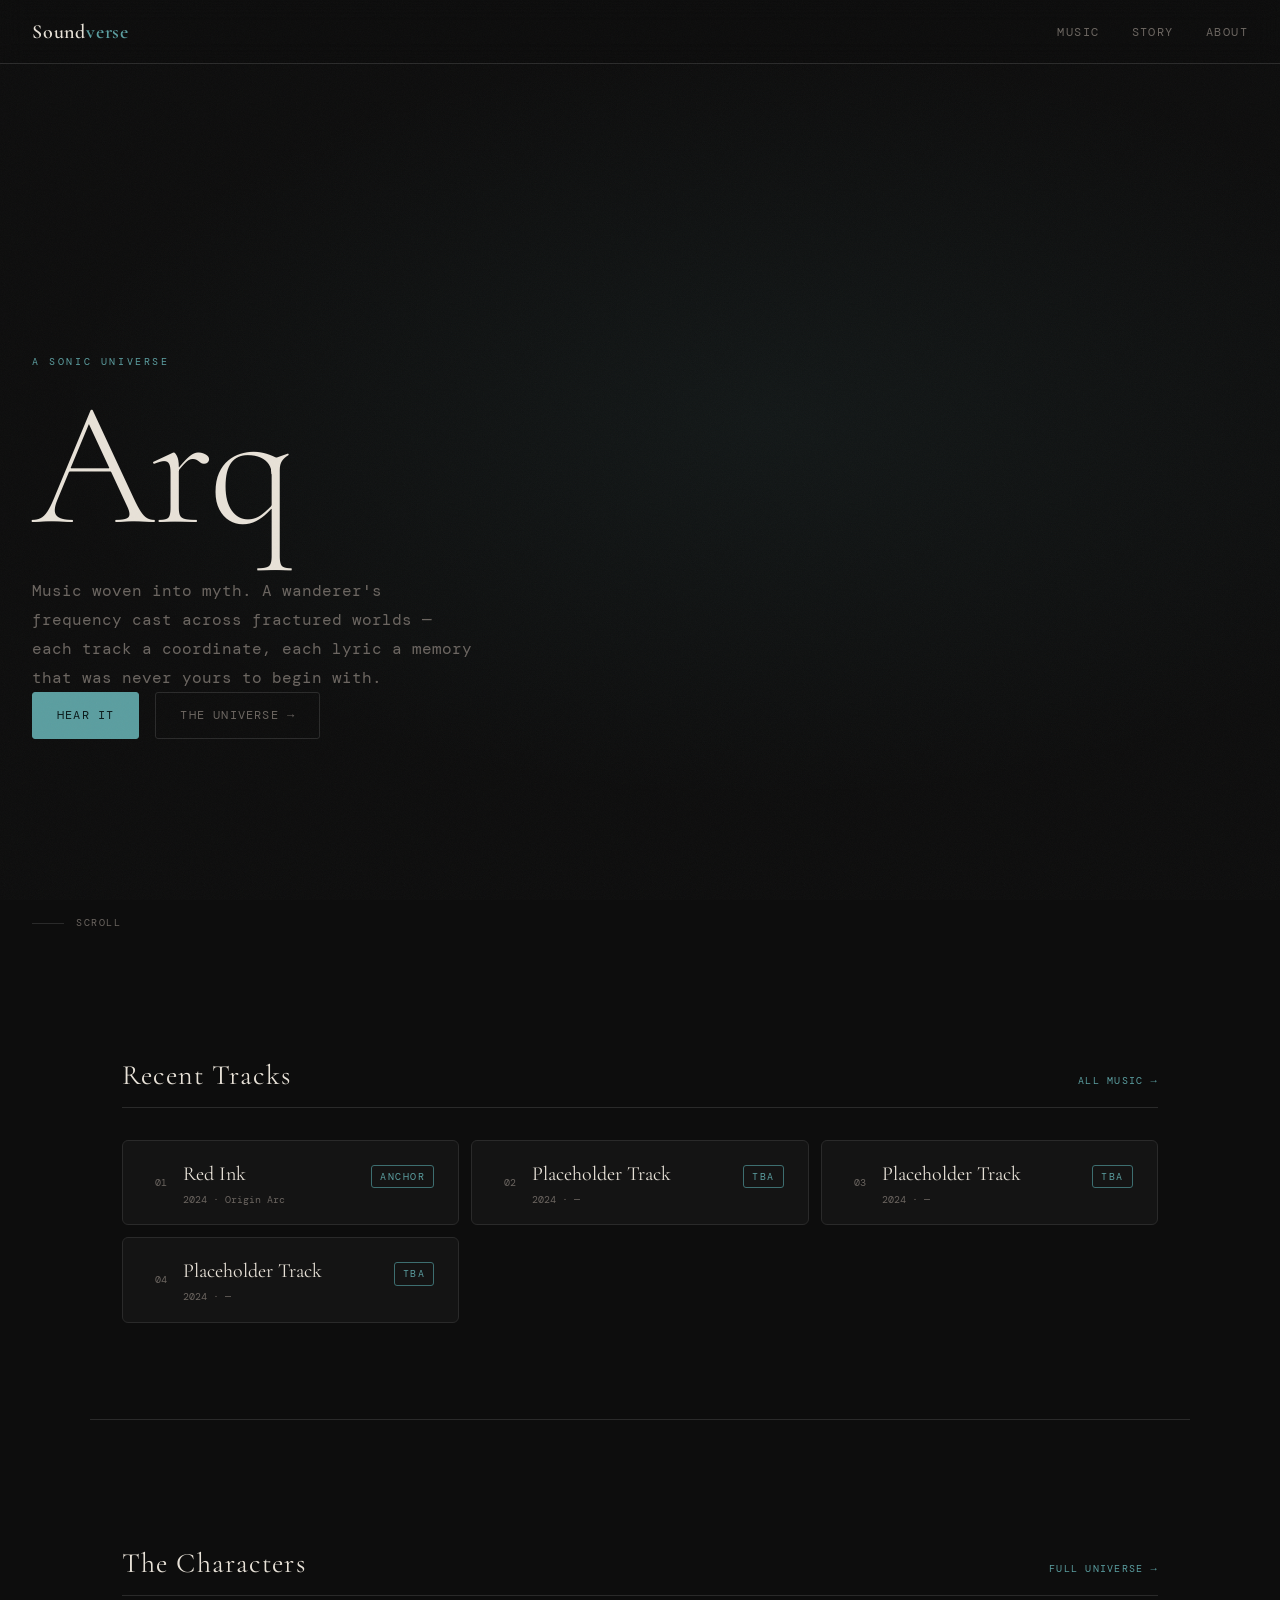
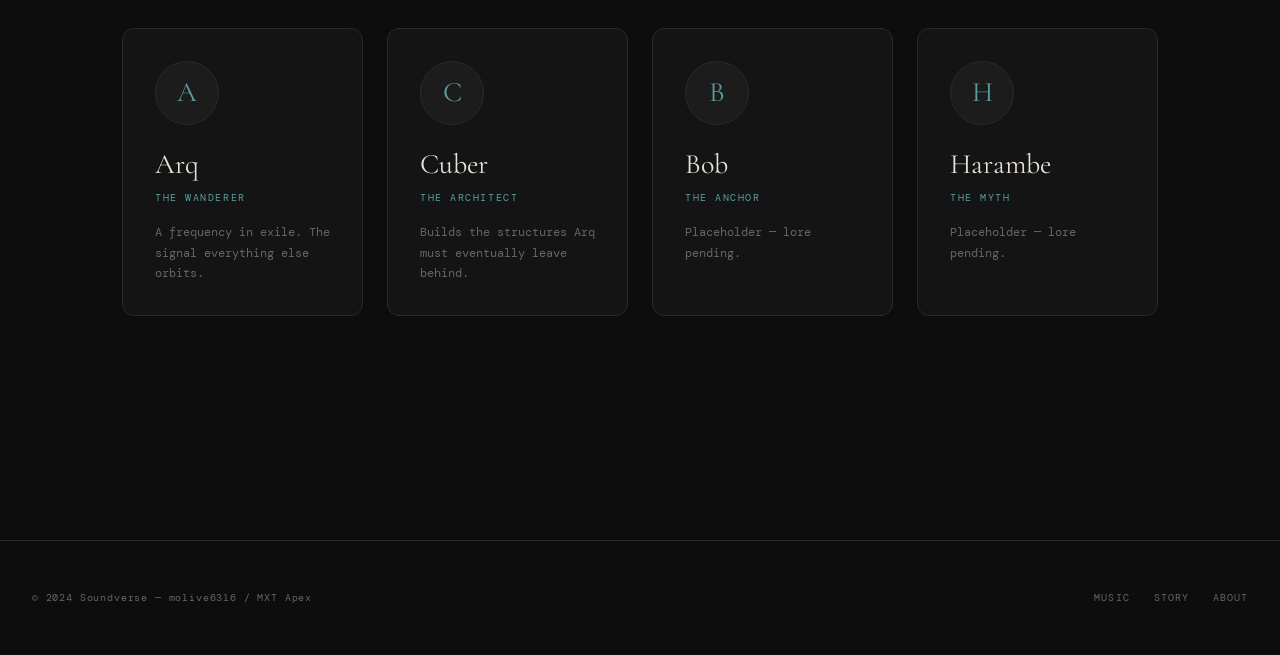
==== index.html @ 8810536d "init" ====
<!DOCTYPE html>
<html lang="en">
<head>
  <meta charset="UTF-8" />
  <meta name="viewport" content="width=device-width, initial-scale=1.0" />
  <title>Soundverse</title>
  <link rel="stylesheet" href="assets/css/base.css" />
  <style>
    /* ── Hero ── */
    .hero {
      min-height: 100svh;
      display: flex;
      flex-direction: column;
      justify-content: center;
      padding: var(--sp-32) var(--sp-8) var(--sp-16);
      position: relative;
      overflow: hidden;
    }
    .hero::before {
      content: '';
      position: absolute;
      inset: 0;
      background: radial-gradient(ellipse 80% 60% at 60% 40%, rgba(91,158,160,0.07) 0%, transparent 70%);
      pointer-events: none;
    }
    .hero__label {
      font-size: var(--fs-xs);
      letter-spacing: 0.25em;
      text-transform: uppercase;
      color: var(--clr-accent);
      margin-bottom: var(--sp-4);
    }
    .hero__title {
      font-family: var(--ff-display);
      font-size: var(--fs-hero);
      font-weight: 300;
      color: var(--clr-white);
      line-height: 0.9;
      letter-spacing: -0.02em;
      margin-bottom: var(--sp-8);
    }
    .hero__title em {
      font-style: italic;
      color: var(--clr-accent);
    }
    .hero__tagline {
      font-size: var(--fs-md);
      color: var(--clr-muted);
      max-width: 44ch;
      line-height: 1.8;
      margin-bottom: var(--sp-10);
    }
    .hero__ctas {
      display: flex;
      gap: var(--sp-4);
      flex-wrap: wrap;
    }
    .hero__scroll {
      position: absolute;
      bottom: var(--sp-8);
      left: var(--sp-8);
      font-size: var(--fs-xs);
      letter-spacing: 0.15em;
      text-transform: uppercase;
      color: var(--clr-muted);
      display: flex;
      align-items: center;
      gap: var(--sp-3);
    }
    .hero__scroll::before {
      content: '';
      display: block;
      width: 32px;
      height: 1px;
      background: var(--clr-border);
    }

    /* ── Preview sections ── */
    .preview-section { padding: var(--sp-24) var(--sp-8); max-width: 1100px; margin: 0 auto; }
    .preview-header {
      display: flex;
      align-items: baseline;
      justify-content: space-between;
      margin-bottom: var(--sp-8);
      border-bottom: 1px solid var(--clr-border);
      padding-bottom: var(--sp-4);
    }
    .preview-header h2 {
      font-size: var(--fs-xl);
      font-weight: 400;
      letter-spacing: 0.04em;
    }
    .preview-header a {
      font-size: var(--fs-xs);
      letter-spacing: 0.12em;
      text-transform: uppercase;
      color: var(--clr-accent);
      transition: opacity var(--transition);
    }
    .preview-header a:hover { opacity: 0.7; }

    /* small music card */
    .music-mini {
      padding: var(--sp-4) var(--sp-6);
      background: var(--clr-surface);
      border: 1px solid var(--clr-border);
      border-radius: var(--radius);
      display: flex;
      align-items: center;
      gap: var(--sp-4);
      cursor: pointer;
      transition: border-color var(--transition), transform var(--transition);
      text-decoration: none;
    }
    .music-mini:hover { border-color: var(--clr-accent-dim); transform: translateX(3px); }
    .music-mini__num {
      font-size: var(--fs-xs);
      color: var(--clr-muted);
      width: 20px;
      text-align: right;
      flex-shrink: 0;
    }
    .music-mini__info { flex: 1; min-width: 0; }
    .music-mini__title {
      font-family: var(--ff-display);
      font-size: var(--fs-lg);
      color: var(--clr-white);
      white-space: nowrap;
      overflow: hidden;
      text-overflow: ellipsis;
    }
    .music-mini__meta { font-size: var(--fs-xs); color: var(--clr-muted); }
    .music-mini__tag { margin-left: auto; }
  </style>
</head>
<body>
  <nav class="nav">
    <a class="nav__logo" href="/soundverse/">Sound<span>verse</span></a>
    <ul class="nav__links">
      <li><a href="/soundverse/music/">Music</a></li>
      <li><a href="/soundverse/story/">Story</a></li>
      <li><a href="/soundverse/about/">About</a></li>
    </ul>
  </nav>

  <main class="page">
    <!-- Hero -->
    <section class="hero">
      <p class="hero__label fade-up">A sonic universe</p>
      <h1 class="hero__title fade-up fade-up--d1">Arq</h1>
      <p class="hero__tagline fade-up fade-up--d2">
        Music woven into myth. A wanderer's frequency cast across fractured worlds —
        each track a coordinate, each lyric a memory that was never yours to begin with.
      </p>
      <div class="hero__ctas fade-up fade-up--d3">
        <a class="btn btn--primary" href="/soundverse/music/">Hear It</a>
        <a class="btn btn--ghost" href="/soundverse/story/">The Universe →</a>
      </div>
      <div class="hero__scroll">Scroll</div>
    </section>

    <!-- Music preview -->
    <div class="preview-section">
      <div class="preview-header">
        <h2>Recent Tracks</h2>
        <a href="/soundverse/music/">All Music →</a>
      </div>
      <div class="grid grid--2" style="gap: var(--sp-3);">
        <a class="music-mini fade-up" href="/soundverse/music/red-ink/">
          <span class="music-mini__num">01</span>
          <div class="music-mini__info">
            <div class="music-mini__title">Red Ink</div>
            <div class="music-mini__meta">2024 · Origin Arc</div>
          </div>
          <span class="card__tag music-mini__tag">Anchor</span>
        </a>
        <a class="music-mini fade-up fade-up--d1" href="/soundverse/music/">
          <span class="music-mini__num">02</span>
          <div class="music-mini__info">
            <div class="music-mini__title">Placeholder Track</div>
            <div class="music-mini__meta">2024 · —</div>
          </div>
          <span class="card__tag music-mini__tag">TBA</span>
        </a>
        <a class="music-mini fade-up fade-up--d2" href="/soundverse/music/">
          <span class="music-mini__num">03</span>
          <div class="music-mini__info">
            <div class="music-mini__title">Placeholder Track</div>
            <div class="music-mini__meta">2024 · —</div>
          </div>
          <span class="card__tag music-mini__tag">TBA</span>
        </a>
        <a class="music-mini fade-up fade-up--d3" href="/soundverse/music/">
          <span class="music-mini__num">04</span>
          <div class="music-mini__info">
            <div class="music-mini__title">Placeholder Track</div>
            <div class="music-mini__meta">2024 · —</div>
          </div>
          <span class="card__tag music-mini__tag">TBA</span>
        </a>
      </div>
    </div>

    <hr class="divider" style="max-width:1100px; margin: 0 auto var(--sp-8);" />

    <!-- Character preview -->
    <div class="preview-section">
      <div class="preview-header">
        <h2>The Characters</h2>
        <a href="/soundverse/story/">Full Universe →</a>
      </div>
      <div class="grid grid--4">
        <a class="char-card fade-up" href="/soundverse/story/arq/">
          <div class="char-card__avatar">A</div>
          <div>
            <div class="char-card__name">Arq</div>
            <div class="char-card__role">The Wanderer</div>
          </div>
          <p class="char-card__desc">A frequency in exile. The signal everything else orbits.</p>
        </a>
        <a class="char-card fade-up fade-up--d1" href="/soundverse/story/cuber/">
          <div class="char-card__avatar">C</div>
          <div>
            <div class="char-card__name">Cuber</div>
            <div class="char-card__role">The Architect</div>
          </div>
          <p class="char-card__desc">Builds the structures Arq must eventually leave behind.</p>
        </a>
        <a class="char-card fade-up fade-up--d2" href="/soundverse/story/">
          <div class="char-card__avatar">B</div>
          <div>
            <div class="char-card__name">Bob</div>
            <div class="char-card__role">The Anchor</div>
          </div>
          <p class="char-card__desc">Placeholder — lore pending.</p>
        </a>
        <a class="char-card fade-up fade-up--d3" href="/soundverse/story/">
          <div class="char-card__avatar">H</div>
          <div>
            <div class="char-card__name">Harambe</div>
            <div class="char-card__role">The Myth</div>
          </div>
          <p class="char-card__desc">Placeholder — lore pending.</p>
        </a>
      </div>
    </div>
  </main>

  <footer class="footer">
    <span class="footer__copy">© 2024 Soundverse — molive6316 / MXT Apex</span>
    <nav class="footer__links">
      <a href="/soundverse/music/">Music</a>
      <a href="/soundverse/story/">Story</a>
      <a href="/soundverse/about/">About</a>
    </nav>
  </footer>
</body>
</html>
---- assets/css/base.css ----
/* ───────────────────────────────────────────
   Soundverse — Base Stylesheet
   ─────────────────────────────────────────── */

@import url('https://fonts.googleapis.com/css2?family=Cormorant+Garamond:ital,wght@0,300;0,400;0,600;0,700;1,300;1,400&family=DM+Mono:wght@300;400;500&display=swap');

/* ── Tokens ── */
:root {
  --clr-bg:        #0d0d0d;
  --clr-surface:   #141414;
  --clr-surface2:  #1c1c1c;
  --clr-border:    #2a2a2a;
  --clr-text:      #c8c2b8;
  --clr-muted:     #6b6560;
  --clr-accent:    #5b9ea0;
  --clr-accent-dim:#3d6e70;
  --clr-white:     #e8e2d8;

  --ff-display: 'Cormorant Garamond', Georgia, serif;
  --ff-body:    'DM Mono', 'Courier New', monospace;

  --fs-xs:   0.65rem;
  --fs-sm:   0.75rem;
  --fs-base: 0.875rem;
  --fs-md:   1rem;
  --fs-lg:   1.25rem;
  --fs-xl:   1.75rem;
  --fs-2xl:  2.5rem;
  --fs-3xl:  3.5rem;
  --fs-hero: clamp(5rem, 15vw, 11rem);

  --sp-1: 0.25rem;
  --sp-2: 0.5rem;
  --sp-3: 0.75rem;
  --sp-4: 1rem;
  --sp-6: 1.5rem;
  --sp-8: 2rem;
  --sp-12: 3rem;
  --sp-16: 4rem;
  --sp-24: 6rem;
  --sp-32: 8rem;

  --radius-sm: 3px;
  --radius:    6px;
  --radius-lg: 12px;

  --transition: 220ms ease;
  --nav-h: 64px;
}

/* ── Reset ── */
*, *::before, *::after { box-sizing: border-box; margin: 0; padding: 0; }
html { scroll-behavior: smooth; }
body {
  background: var(--clr-bg);
  color: var(--clr-text);
  font-family: var(--ff-body);
  font-size: var(--fs-base);
  line-height: 1.7;
  min-height: 100vh;
  overflow-x: hidden;
}
img, video { display: block; max-width: 100%; }
a { color: inherit; text-decoration: none; }
ul { list-style: none; }

/* ── Grain overlay ── */
body::after {
  content: '';
  position: fixed;
  inset: 0;
  pointer-events: none;
  z-index: 9999;
  opacity: 0.035;
  background-image: url("data:image/svg+xml,%3Csvg viewBox='0 0 256 256' xmlns='http://www.w3.org/2000/svg'%3E%3Cfilter id='noise'%3E%3CfeTurbulence type='fractalNoise' baseFrequency='0.9' numOctaves='4' stitchTiles='stitch'/%3E%3C/filter%3E%3Crect width='100%25' height='100%25' filter='url(%23noise)'/%3E%3C/svg%3E");
  background-size: 200px 200px;
}

/* ── Sticky Nav ── */
.nav {
  position: sticky;
  top: 0;
  z-index: 100;
  height: var(--nav-h);
  display: flex;
  align-items: center;
  justify-content: space-between;
  padding: 0 var(--sp-8);
  background: rgba(13, 13, 13, 0.92);
  backdrop-filter: blur(12px);
  -webkit-backdrop-filter: blur(12px);
  border-bottom: 1px solid var(--clr-border);
}
.nav__logo {
  font-family: var(--ff-display);
  font-size: var(--fs-lg);
  font-weight: 600;
  letter-spacing: 0.04em;
  color: var(--clr-white);
  transition: color var(--transition);
}
.nav__logo span { color: var(--clr-accent); }
.nav__logo:hover { color: var(--clr-accent); }

.nav__links {
  display: flex;
  gap: var(--sp-8);
  align-items: center;
}
.nav__links a {
  font-size: var(--fs-sm);
  letter-spacing: 0.12em;
  text-transform: uppercase;
  color: var(--clr-muted);
  transition: color var(--transition);
  position: relative;
}
.nav__links a::after {
  content: '';
  position: absolute;
  bottom: -3px;
  left: 0;
  width: 0;
  height: 1px;
  background: var(--clr-accent);
  transition: width var(--transition);
}
.nav__links a:hover,
.nav__links a[aria-current="page"] { color: var(--clr-white); }
.nav__links a:hover::after,
.nav__links a[aria-current="page"]::after { width: 100%; }

/* ── Page wrapper ── */
.page { padding-bottom: var(--sp-32); }

/* ── Sections ── */
.section { padding: var(--sp-24) var(--sp-8); max-width: 1100px; margin: 0 auto; }
.section--wide { max-width: 1400px; }
.section--full { max-width: none; padding-left: 0; padding-right: 0; }

/* ── Typography ── */
h1, h2, h3, h4 {
  font-family: var(--ff-display);
  font-weight: 600;
  line-height: 1.1;
  color: var(--clr-white);
}
h1 { font-size: var(--fs-3xl); }
h2 { font-size: var(--fs-2xl); }
h3 { font-size: var(--fs-xl); }
h4 { font-size: var(--fs-lg); }

.eyebrow {
  font-size: var(--fs-xs);
  letter-spacing: 0.2em;
  text-transform: uppercase;
  color: var(--clr-accent);
  margin-bottom: var(--sp-3);
}
.lead {
  font-size: var(--fs-md);
  color: var(--clr-text);
  max-width: 58ch;
  line-height: 1.8;
}
.muted { color: var(--clr-muted); }

/* ── Buttons ── */
.btn {
  display: inline-flex;
  align-items: center;
  gap: var(--sp-2);
  padding: var(--sp-3) var(--sp-6);
  font-family: var(--ff-body);
  font-size: var(--fs-sm);
  letter-spacing: 0.1em;
  text-transform: uppercase;
  border-radius: var(--radius-sm);
  cursor: pointer;
  transition: background var(--transition), color var(--transition), border-color var(--transition);
  border: 1px solid transparent;
}
.btn--primary {
  background: var(--clr-accent);
  color: #0a1a1a;
  border-color: var(--clr-accent);
}
.btn--primary:hover {
  background: transparent;
  color: var(--clr-accent);
}
.btn--ghost {
  background: transparent;
  color: var(--clr-muted);
  border-color: var(--clr-border);
}
.btn--ghost:hover {
  border-color: var(--clr-accent);
  color: var(--clr-accent);
}

/* ── Cards ── */
.card {
  background: var(--clr-surface);
  border: 1px solid var(--clr-border);
  border-radius: var(--radius);
  overflow: hidden;
  transition: border-color var(--transition), transform var(--transition);
}
.card:hover {
  border-color: var(--clr-accent-dim);
  transform: translateY(-2px);
}
.card__body { padding: var(--sp-6); }
.card__tag {
  display: inline-block;
  font-size: var(--fs-xs);
  letter-spacing: 0.15em;
  text-transform: uppercase;
  color: var(--clr-accent);
  border: 1px solid var(--clr-accent-dim);
  border-radius: var(--radius-sm);
  padding: 2px var(--sp-2);
  margin-bottom: var(--sp-3);
}
.card__title {
  font-family: var(--ff-display);
  font-size: var(--fs-xl);
  color: var(--clr-white);
  margin-bottom: var(--sp-2);
}
.card__meta {
  font-size: var(--fs-xs);
  color: var(--clr-muted);
  letter-spacing: 0.08em;
}

/* ── Grid ── */
.grid { display: grid; gap: var(--sp-6); }
.grid--2 { grid-template-columns: repeat(auto-fill, minmax(280px, 1fr)); }
.grid--3 { grid-template-columns: repeat(auto-fill, minmax(240px, 1fr)); }
.grid--4 { grid-template-columns: repeat(auto-fill, minmax(200px, 1fr)); }

/* ── Divider ── */
.divider {
  border: none;
  border-top: 1px solid var(--clr-border);
  margin: var(--sp-16) 0;
}

/* ── Fade-up animation ── */
@keyframes fadeUp {
  from { opacity: 0; transform: translateY(24px); }
  to   { opacity: 1; transform: translateY(0); }
}
.fade-up {
  animation: fadeUp 0.75s cubic-bezier(0.22, 1, 0.36, 1) both;
}
.fade-up--d1 { animation-delay: 0.1s; }
.fade-up--d2 { animation-delay: 0.22s; }
.fade-up--d3 { animation-delay: 0.36s; }
.fade-up--d4 { animation-delay: 0.50s; }
.fade-up--d5 { animation-delay: 0.66s; }

/* ── Embed placeholder ── */
.embed-placeholder {
  aspect-ratio: 16/3;
  background: var(--clr-surface2);
  border: 1px solid var(--clr-border);
  border-radius: var(--radius);
  display: flex;
  align-items: center;
  justify-content: center;
  color: var(--clr-muted);
  font-size: var(--fs-sm);
  letter-spacing: 0.1em;
}

/* ── Lore block ── */
.lore-block {
  border-left: 2px solid var(--clr-accent-dim);
  padding: var(--sp-6) var(--sp-8);
  background: var(--clr-surface);
  border-radius: 0 var(--radius) var(--radius) 0;
  margin: var(--sp-8) 0;
}
.lore-block p { color: var(--clr-text); font-size: var(--fs-md); line-height: 1.9; }

/* ── Character card ── */
.char-card {
  display: flex;
  flex-direction: column;
  gap: var(--sp-4);
  padding: var(--sp-8);
  background: var(--clr-surface);
  border: 1px solid var(--clr-border);
  border-radius: var(--radius-lg);
  transition: border-color var(--transition), transform var(--transition);
}
.char-card:hover { border-color: var(--clr-accent-dim); transform: translateY(-3px); }
.char-card__avatar {
  width: 64px;
  height: 64px;
  border-radius: 50%;
  background: var(--clr-surface2);
  border: 1px solid var(--clr-border);
  display: flex;
  align-items: center;
  justify-content: center;
  font-family: var(--ff-display);
  font-size: var(--fs-xl);
  color: var(--clr-accent);
}
.char-card__name {
  font-family: var(--ff-display);
  font-size: var(--fs-xl);
  color: var(--clr-white);
}
.char-card__role {
  font-size: var(--fs-xs);
  letter-spacing: 0.15em;
  text-transform: uppercase;
  color: var(--clr-accent);
}
.char-card__desc { font-size: var(--fs-sm); color: var(--clr-muted); line-height: 1.7; }

/* ── Footer ── */
.footer {
  border-top: 1px solid var(--clr-border);
  padding: var(--sp-12) var(--sp-8);
  display: flex;
  align-items: center;
  justify-content: space-between;
  flex-wrap: wrap;
  gap: var(--sp-4);
}
.footer__copy {
  font-size: var(--fs-xs);
  color: var(--clr-muted);
  letter-spacing: 0.08em;
}
.footer__links {
  display: flex;
  gap: var(--sp-6);
}
.footer__links a {
  font-size: var(--fs-xs);
  letter-spacing: 0.1em;
  text-transform: uppercase;
  color: var(--clr-muted);
  transition: color var(--transition);
}
.footer__links a:hover { color: var(--clr-accent); }

/* ── Responsive ── */
@media (max-width: 640px) {
  .nav { padding: 0 var(--sp-4); }
  .nav__links { gap: var(--sp-4); }
  .section { padding: var(--sp-16) var(--sp-4); }
  .footer { padding: var(--sp-8) var(--sp-4); }
}
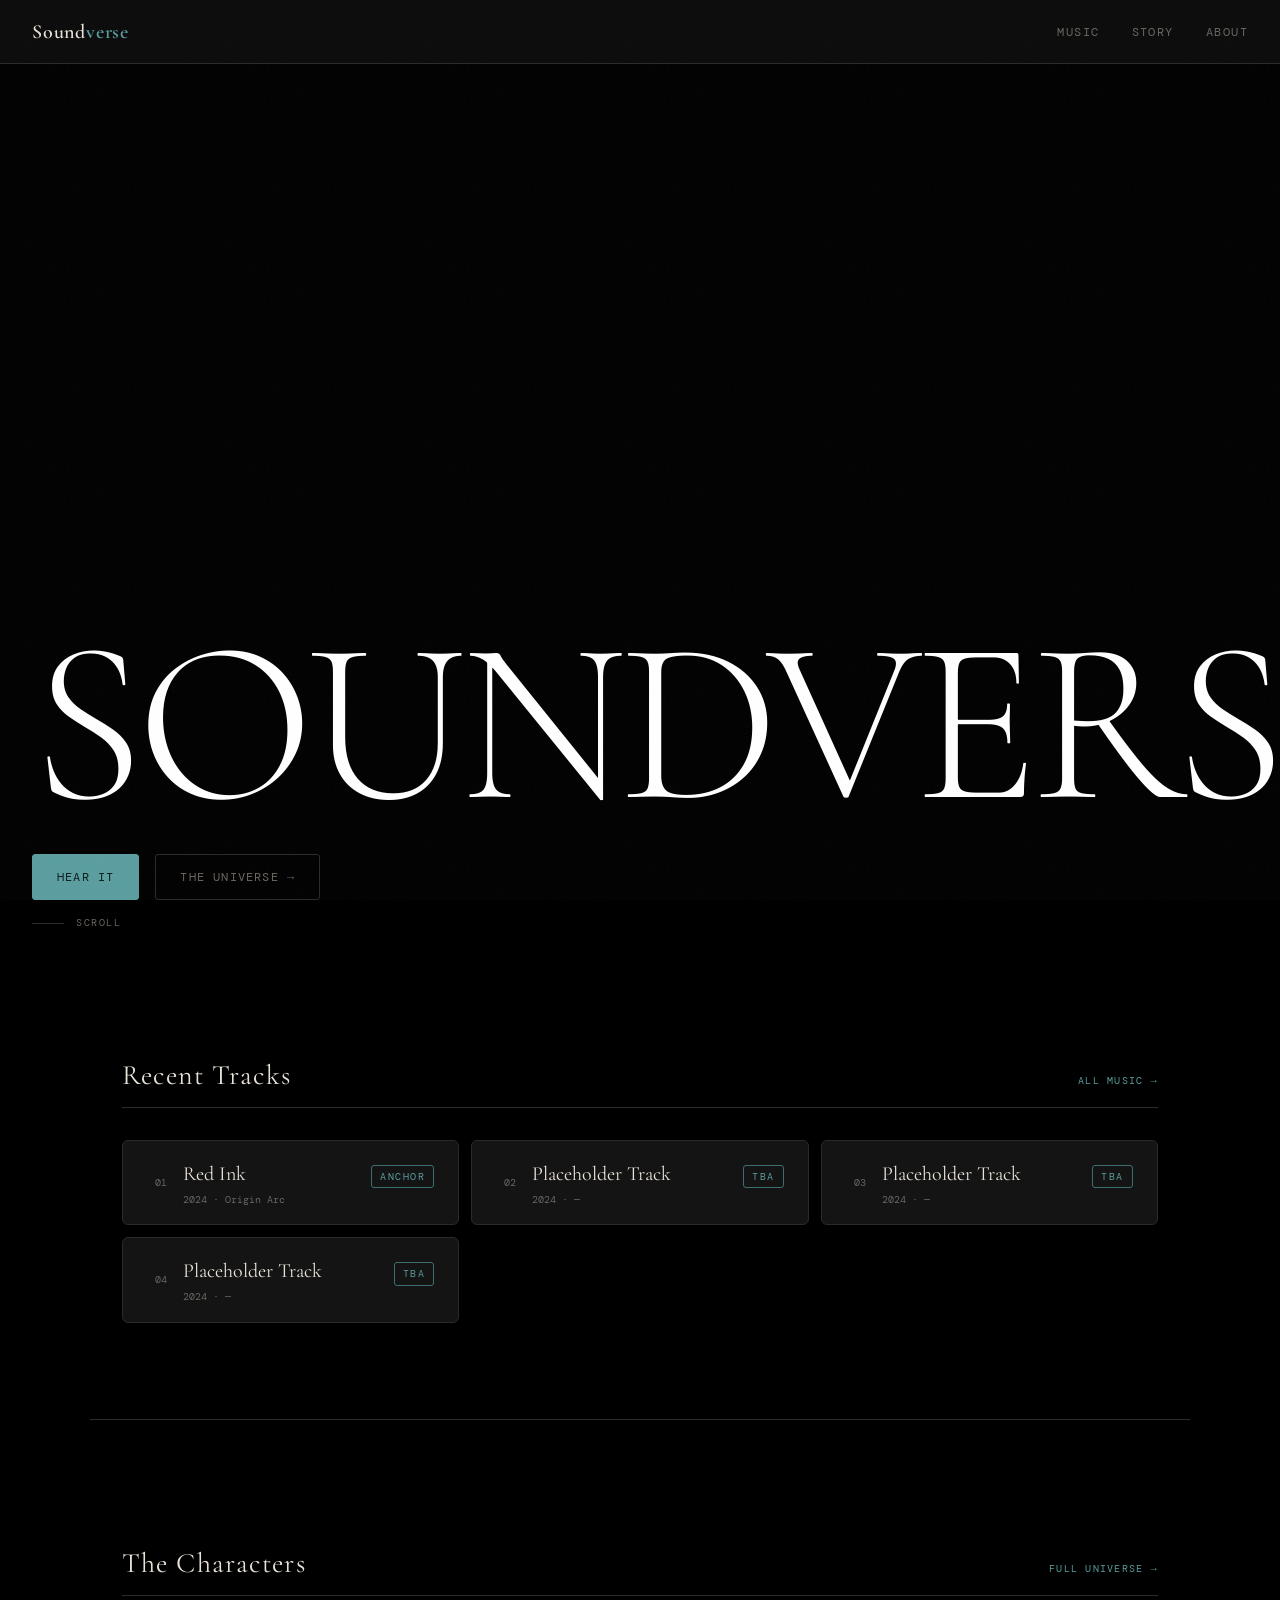
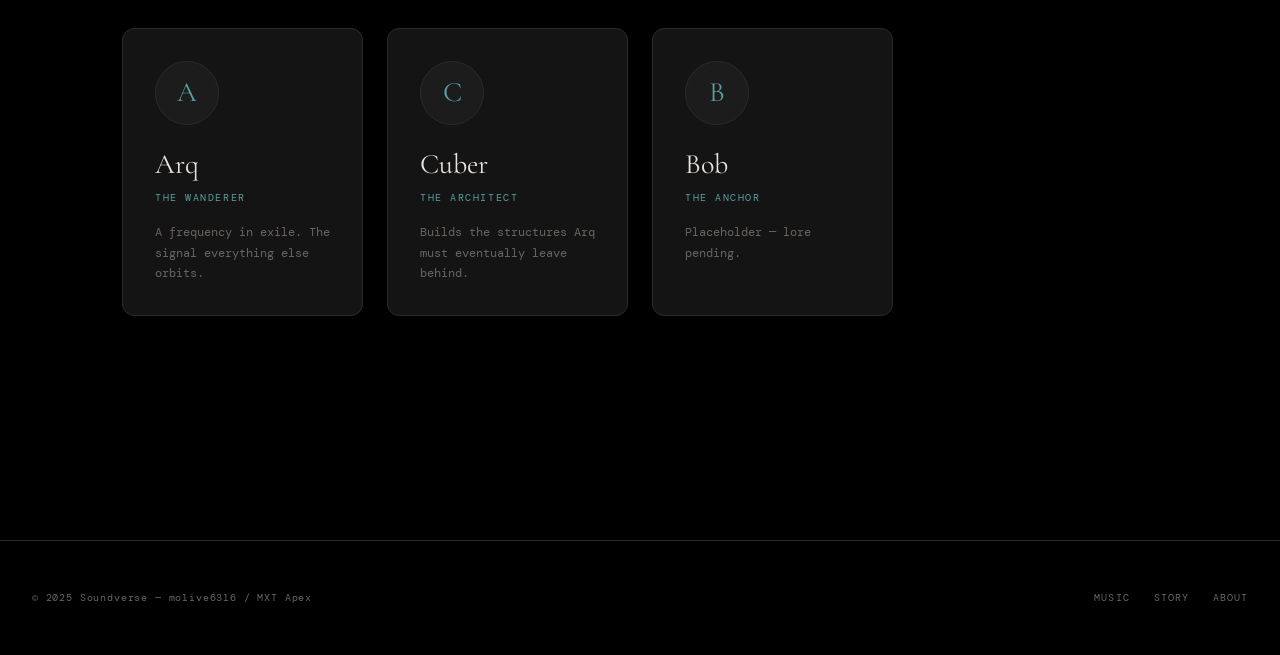
==== commit 1720fd26: "hdr" ====
--- a/index.html
+++ b/index.html
@@ -6,55 +6,55 @@
   <title>Soundverse</title>
   <link rel="stylesheet" href="assets/css/base.css" />
   <style>
+    body { background: #000; }
+
+    /* ── Arq image space (behind hero, fixed) ── */
+    .hero-img {
+      position: fixed;
+      top: 0; left: 0; right: 0;
+      height: 100svh;
+      z-index: 0;
+      background: #000; /* swap for img once you have the commission */
+      opacity: 0.35;
+    }
+
     /* ── Hero ── */
     .hero {
       min-height: 100svh;
       display: flex;
       flex-direction: column;
-      justify-content: center;
+      justify-content: flex-end;
       padding: var(--sp-32) var(--sp-8) var(--sp-16);
       position: relative;
-      overflow: hidden;
-    }
-    .hero::before {
-      content: '';
-      position: absolute;
-      inset: 0;
-      background: radial-gradient(ellipse 80% 60% at 60% 40%, rgba(91,158,160,0.07) 0%, transparent 70%);
-      pointer-events: none;
-    }
-    .hero__label {
-      font-size: var(--fs-xs);
-      letter-spacing: 0.25em;
-      text-transform: uppercase;
-      color: var(--clr-accent);
-      margin-bottom: var(--sp-4);
-    }
+      z-index: 1;
+    }
+
     .hero__title {
       font-family: var(--ff-display);
-      font-size: var(--fs-hero);
+      font-size: clamp(5rem, 18vw, 16rem);
       font-weight: 300;
-      color: var(--clr-white);
-      line-height: 0.9;
-      letter-spacing: -0.02em;
-      margin-bottom: var(--sp-8);
-    }
-    .hero__title em {
-      font-style: italic;
-      color: var(--clr-accent);
-    }
+      color: #fff;
+      line-height: 0.85;
+      letter-spacing: -0.03em;
+      will-change: transform;
+      /* parallax applied via JS */
+    }
+
     .hero__tagline {
       font-size: var(--fs-md);
       color: var(--clr-muted);
       max-width: 44ch;
       line-height: 1.8;
+      margin-top: var(--sp-8);
       margin-bottom: var(--sp-10);
     }
+
     .hero__ctas {
       display: flex;
       gap: var(--sp-4);
       flex-wrap: wrap;
     }
+
     .hero__scroll {
       position: absolute;
       bottom: var(--sp-8);
@@ -75,8 +75,8 @@
       background: var(--clr-border);
     }
 
-    /* ── Preview sections ── */
-    .preview-section { padding: var(--sp-24) var(--sp-8); max-width: 1100px; margin: 0 auto; }
+    /* rest of your existing styles below unchanged */
+    .preview-section { padding: var(--sp-24) var(--sp-8); max-width: 1100px; margin: 0 auto; position: relative; z-index: 1; background: #000; }
     .preview-header {
       display: flex;
       align-items: baseline;
@@ -85,76 +85,41 @@
       border-bottom: 1px solid var(--clr-border);
       padding-bottom: var(--sp-4);
     }
-    .preview-header h2 {
-      font-size: var(--fs-xl);
-      font-weight: 400;
-      letter-spacing: 0.04em;
-    }
-    .preview-header a {
-      font-size: var(--fs-xs);
-      letter-spacing: 0.12em;
-      text-transform: uppercase;
-      color: var(--clr-accent);
-      transition: opacity var(--transition);
-    }
+    .preview-header h2 { font-size: var(--fs-xl); font-weight: 400; letter-spacing: 0.04em; }
+    .preview-header a { font-size: var(--fs-xs); letter-spacing: 0.12em; text-transform: uppercase; color: var(--clr-accent); transition: opacity var(--transition); }
     .preview-header a:hover { opacity: 0.7; }
-
-    /* small music card */
-    .music-mini {
-      padding: var(--sp-4) var(--sp-6);
-      background: var(--clr-surface);
-      border: 1px solid var(--clr-border);
-      border-radius: var(--radius);
-      display: flex;
-      align-items: center;
-      gap: var(--sp-4);
-      cursor: pointer;
-      transition: border-color var(--transition), transform var(--transition);
-      text-decoration: none;
-    }
+    .music-mini { padding: var(--sp-4) var(--sp-6); background: var(--clr-surface); border: 1px solid var(--clr-border); border-radius: var(--radius); display: flex; align-items: center; gap: var(--sp-4); cursor: pointer; transition: border-color var(--transition), transform var(--transition); text-decoration: none; }
     .music-mini:hover { border-color: var(--clr-accent-dim); transform: translateX(3px); }
-    .music-mini__num {
-      font-size: var(--fs-xs);
-      color: var(--clr-muted);
-      width: 20px;
-      text-align: right;
-      flex-shrink: 0;
-    }
+    .music-mini__num { font-size: var(--fs-xs); color: var(--clr-muted); width: 20px; text-align: right; flex-shrink: 0; }
     .music-mini__info { flex: 1; min-width: 0; }
-    .music-mini__title {
-      font-family: var(--ff-display);
-      font-size: var(--fs-lg);
-      color: var(--clr-white);
-      white-space: nowrap;
-      overflow: hidden;
-      text-overflow: ellipsis;
-    }
+    .music-mini__title { font-family: var(--ff-display); font-size: var(--fs-lg); color: var(--clr-white); white-space: nowrap; overflow: hidden; text-overflow: ellipsis; }
     .music-mini__meta { font-size: var(--fs-xs); color: var(--clr-muted); }
     .music-mini__tag { margin-left: auto; }
   </style>
 </head>
 <body>
+
   <nav class="nav">
-    <a class="nav__logo" href="/soundverse/">Sound<span>verse</span></a>
+    <a class="nav__logo" href="/">Sound<span>verse</span></a>
     <ul class="nav__links">
-      <li><a href="/soundverse/music/">Music</a></li>
-      <li><a href="/soundverse/story/">Story</a></li>
-      <li><a href="/soundverse/about/">About</a></li>
+      <li><a href="/music/">Music</a></li>
+      <li><a href="/story/">Story</a></li>
+      <li><a href="/about/">About</a></li>
     </ul>
   </nav>
 
+  <!-- image slot — replace background with: background: url('assets/img/arq.jpg') center/cover no-repeat -->
+  <div class="hero-img"></div>
+
   <main class="page">
-    <!-- Hero -->
     <section class="hero">
-      <p class="hero__label fade-up">A sonic universe</p>
-      <h1 class="hero__title fade-up fade-up--d1">Arq</h1>
-      <p class="hero__tagline fade-up fade-up--d2">
-        Music woven into myth. A wanderer's frequency cast across fractured worlds —
-        each track a coordinate, each lyric a memory that was never yours to begin with.
+      <h1 class="hero__title fade-up" id="parallax-title">SOUNDVERSE</h1>
+      <p class="hero__tagline fade-up fade-up--d1">
+        <!-- your tagline here -->
       </p>
-      <div class="hero__ctas fade-up fade-up--d3">
-        <a class="btn btn--primary" href="/soundverse/music/">Hear It</a>
-        <a class="btn btn--ghost" href="/soundverse/story/">The Universe →</a>
+      <div class="hero__ctas fade-up fade-up--d2">
+        <a class="btn btn--primary" href="/music/">Hear It</a>
+        <a class="btn btn--ghost" href="/story/">The Universe →</a>
       </div>
       <div class="hero__scroll">Scroll</div>
     </section>
@@ -163,10 +128,10 @@
     <div class="preview-section">
       <div class="preview-header">
         <h2>Recent Tracks</h2>
-        <a href="/soundverse/music/">All Music →</a>
+        <a href="/music/">All Music →</a>
       </div>
       <div class="grid grid--2" style="gap: var(--sp-3);">
-        <a class="music-mini fade-up" href="/soundverse/music/red-ink/">
+        <a class="music-mini fade-up" href="/music/red-ink/">
           <span class="music-mini__num">01</span>
           <div class="music-mini__info">
             <div class="music-mini__title">Red Ink</div>
@@ -174,7 +139,7 @@
           </div>
           <span class="card__tag music-mini__tag">Anchor</span>
         </a>
-        <a class="music-mini fade-up fade-up--d1" href="/soundverse/music/">
+        <a class="music-mini fade-up fade-up--d1" href="/music/">
           <span class="music-mini__num">02</span>
           <div class="music-mini__info">
             <div class="music-mini__title">Placeholder Track</div>
@@ -182,7 +147,7 @@
           </div>
           <span class="card__tag music-mini__tag">TBA</span>
         </a>
-        <a class="music-mini fade-up fade-up--d2" href="/soundverse/music/">
+        <a class="music-mini fade-up fade-up--d2" href="/music/">
           <span class="music-mini__num">03</span>
           <div class="music-mini__info">
             <div class="music-mini__title">Placeholder Track</div>
@@ -190,7 +155,7 @@
           </div>
           <span class="card__tag music-mini__tag">TBA</span>
         </a>
-        <a class="music-mini fade-up fade-up--d3" href="/soundverse/music/">
+        <a class="music-mini fade-up fade-up--d3" href="/music/">
           <span class="music-mini__num">04</span>
           <div class="music-mini__info">
             <div class="music-mini__title">Placeholder Track</div>
@@ -207,10 +172,10 @@
     <div class="preview-section">
       <div class="preview-header">
         <h2>The Characters</h2>
-        <a href="/soundverse/story/">Full Universe →</a>
+        <a href="/story/">Full Universe →</a>
       </div>
       <div class="grid grid--4">
-        <a class="char-card fade-up" href="/soundverse/story/arq/">
+        <a class="char-card fade-up" href="/story/arq/">
           <div class="char-card__avatar">A</div>
           <div>
             <div class="char-card__name">Arq</div>
@@ -218,7 +183,7 @@
           </div>
           <p class="char-card__desc">A frequency in exile. The signal everything else orbits.</p>
         </a>
-        <a class="char-card fade-up fade-up--d1" href="/soundverse/story/cuber/">
+        <a class="char-card fade-up fade-up--d1" href="/story/cuber/">
           <div class="char-card__avatar">C</div>
           <div>
             <div class="char-card__name">Cuber</div>
@@ -226,7 +191,7 @@
           </div>
           <p class="char-card__desc">Builds the structures Arq must eventually leave behind.</p>
         </a>
-        <a class="char-card fade-up fade-up--d2" href="/soundverse/story/">
+        <a class="char-card fade-up fade-up--d2" href="/story/">
           <div class="char-card__avatar">B</div>
           <div>
             <div class="char-card__name">Bob</div>
@@ -234,25 +199,27 @@
           </div>
           <p class="char-card__desc">Placeholder — lore pending.</p>
         </a>
-        <a class="char-card fade-up fade-up--d3" href="/soundverse/story/">
-          <div class="char-card__avatar">H</div>
-          <div>
-            <div class="char-card__name">Harambe</div>
-            <div class="char-card__role">The Myth</div>
-          </div>
-          <p class="char-card__desc">Placeholder — lore pending.</p>
-        </a>
       </div>
     </div>
   </main>
 
   <footer class="footer">
-    <span class="footer__copy">© 2024 Soundverse — molive6316 / MXT Apex</span>
+    <span class="footer__copy">© 2025 Soundverse — molive6316 / MXT Apex</span>
     <nav class="footer__links">
-      <a href="/soundverse/music/">Music</a>
-      <a href="/soundverse/story/">Story</a>
-      <a href="/soundverse/about/">About</a>
+      <a href="/music/">Music</a>
+      <a href="/story/">Story</a>
+      <a href="/about/">About</a>
     </nav>
   </footer>
+
+  <script>
+    // parallax — title scrolls slower than the page
+    const title = document.getElementById('parallax-title');
+    window.addEventListener('scroll', () => {
+      const y = window.scrollY;
+      title.style.transform = `translateY(${y * 0.35}px)`;
+    }, { passive: true });
+  </script>
+
 </body>
-</html>
+</html>
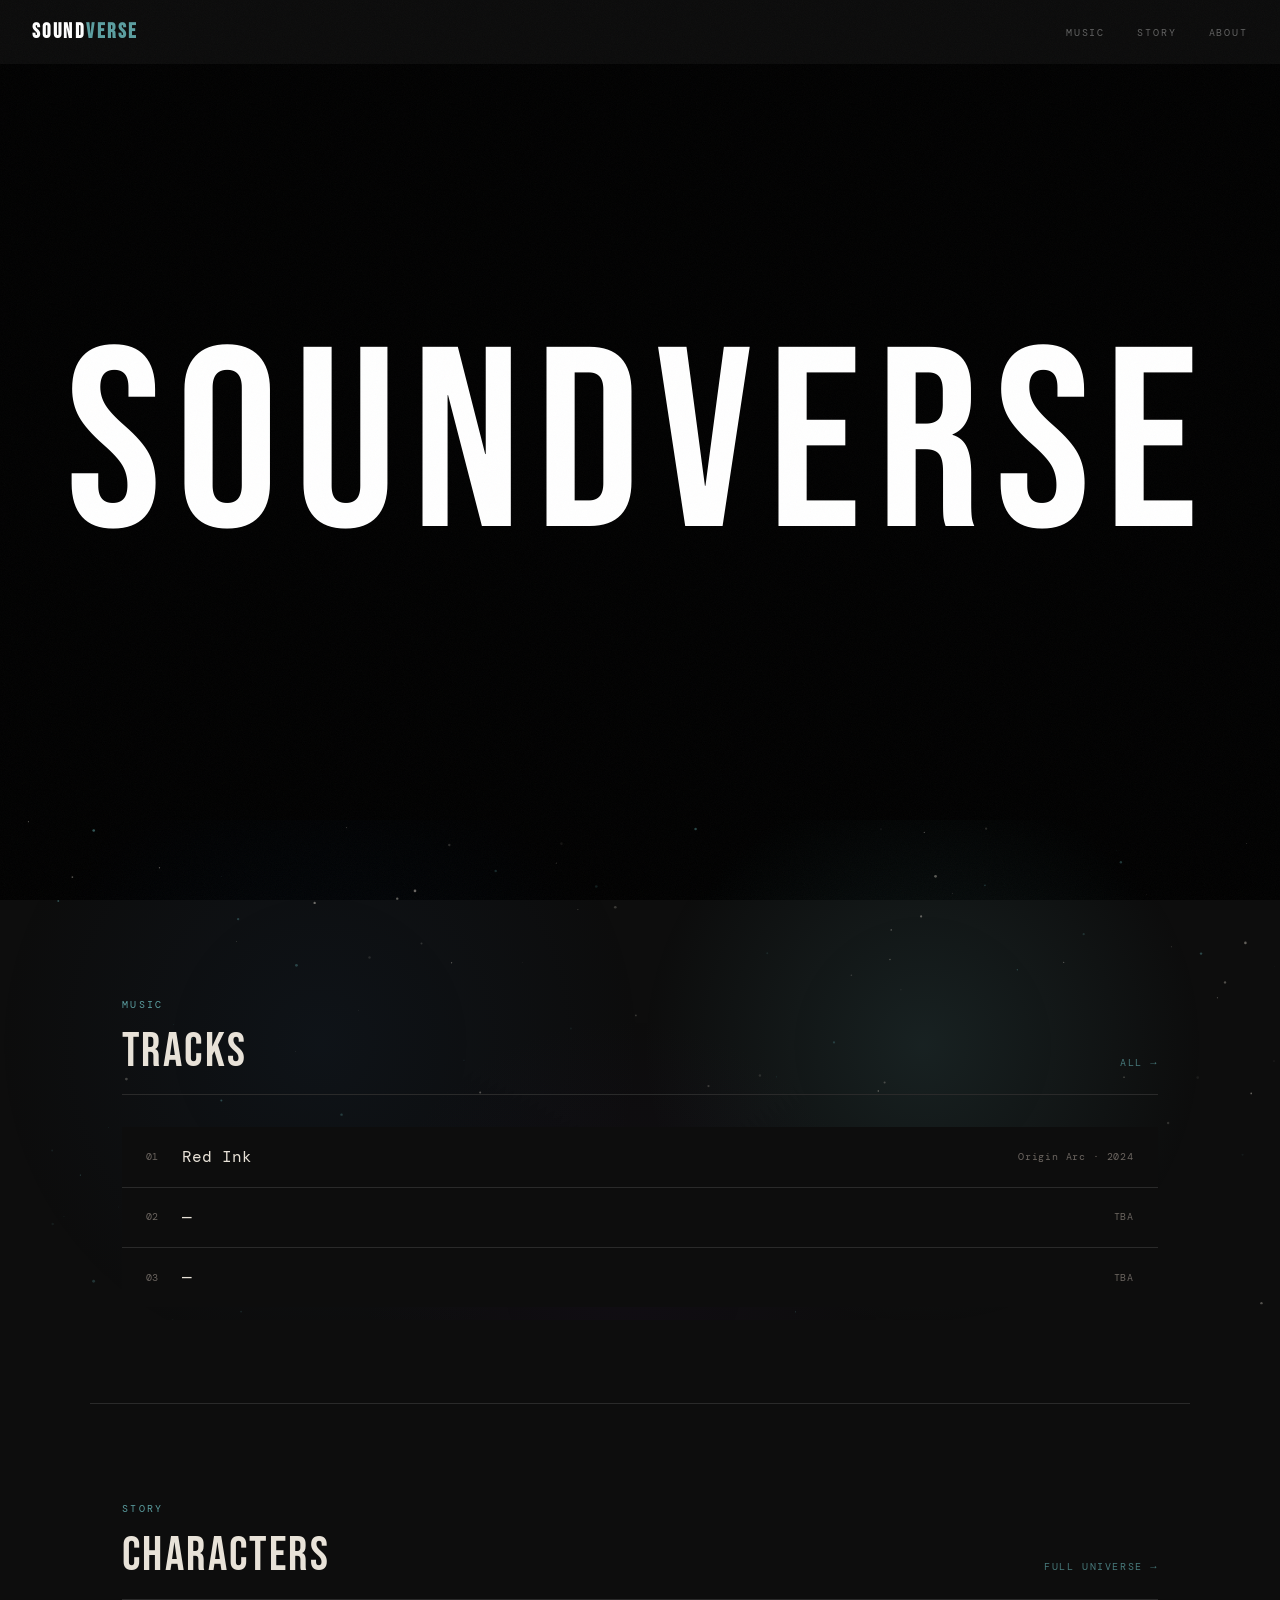
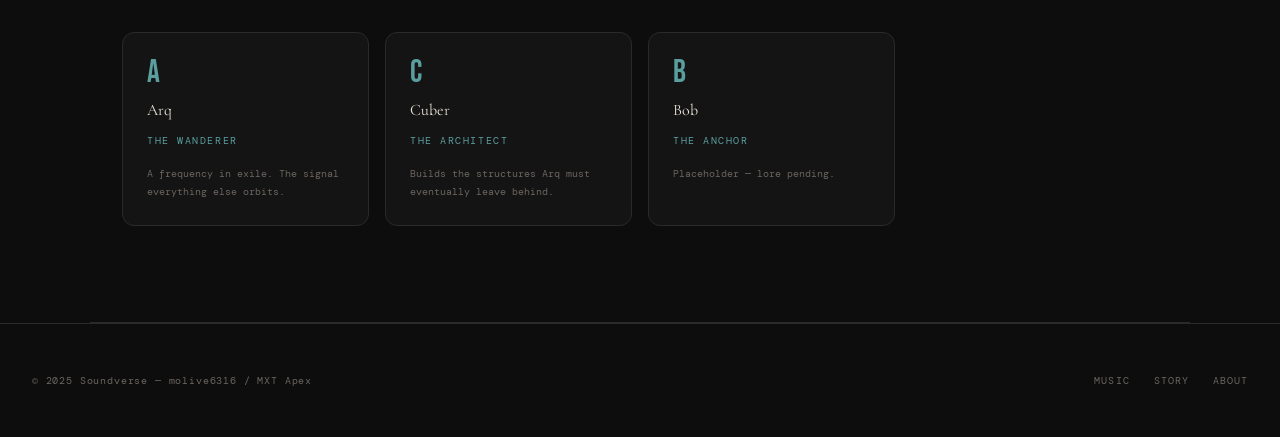
==== commit f1570eeb: "g" ====
--- a/index.html
+++ b/index.html
@@ -5,101 +5,217 @@
   <meta name="viewport" content="width=device-width, initial-scale=1.0" />
   <title>Soundverse</title>
   <link rel="stylesheet" href="assets/css/base.css" />
+  <link href="https://fonts.googleapis.com/css2?family=Bebas+Neue&family=DM+Mono:wght@300;400&display=swap" rel="stylesheet" />
   <style>
-    body { background: #000; }
-
-    /* ── Arq image space (behind hero, fixed) ── */
-    .hero-img {
+    /* ── HERO: pure black, full screen ── */
+    .hero {
+      position: relative;
+      width: 100%;
+      height: 100svh;
+      background: #000;
+      display: flex;
+      align-items: center;
+      justify-content: center;
+      overflow: hidden;
+    }
+
+    /* Arq image — swap src when commissioned */
+    .hero__img {
+      position: absolute;
+      inset: 0;
+      background: url('assets/img/arq.jpg') center top / cover no-repeat;
+      opacity: 0.22;
+      /* remove this line once image exists: */
+      display: none;
+    }
+
+    .hero__title {
+      font-family: 'Bebas Neue', sans-serif;
+      font-size: clamp(5rem, 20vw, 18rem);
+      font-weight: 400;
+      color: #fff;
+      letter-spacing: 0.06em;
+      line-height: 1;
+      position: relative;
+      z-index: 1;
+      will-change: transform;
+    }
+
+    /* ── NAV: fixed, invisible until scroll ── */
+    .nav {
       position: fixed;
       top: 0; left: 0; right: 0;
-      height: 100svh;
+      z-index: 200;
+      height: var(--nav-h);
+      display: flex;
+      align-items: center;
+      justify-content: space-between;
+      padding: 0 var(--sp-8);
+      transition: background 0.4s, border-color 0.4s;
+      border-bottom: 1px solid transparent;
+    }
+    .nav.scrolled {
+      background: rgba(13,13,13,0.92);
+      backdrop-filter: blur(12px);
+      border-color: var(--clr-border);
+    }
+    .nav__logo {
+      font-family: 'Bebas Neue', sans-serif;
+      font-size: 1.3rem;
+      letter-spacing: 0.12em;
+      color: #fff;
+      opacity: 0;
+      transition: opacity 0.4s;
+    }
+    .nav__logo span { color: var(--clr-accent); }
+    .nav.scrolled .nav__logo { opacity: 1; }
+
+    .nav__links {
+      display: flex;
+      gap: var(--sp-8);
+    }
+    .nav__links a {
+      font-size: var(--fs-xs);
+      letter-spacing: 0.18em;
+      text-transform: uppercase;
+      color: rgba(255,255,255,0.35);
+      transition: color 0.3s;
+    }
+    .nav.scrolled .nav__links a { color: var(--clr-muted); }
+    .nav__links a:hover { color: var(--clr-accent) !important; }
+
+    /* ── CONTENT: below the hero ── */
+    .content {
+      position: relative;
+      background: var(--clr-bg);
+    }
+
+    /* canvas sits at top of content, bleeds upward slightly */
+    #bg-canvas {
+      position: absolute;
+      top: -80px; left: 0; right: 0;
+      width: 100%;
+      height: 500px;
+      pointer-events: none;
       z-index: 0;
-      background: #000; /* swap for img once you have the commission */
-      opacity: 0.35;
-    }
-
-    /* ── Hero ── */
-    .hero {
-      min-height: 100svh;
-      display: flex;
-      flex-direction: column;
-      justify-content: flex-end;
-      padding: var(--sp-32) var(--sp-8) var(--sp-16);
+    }
+
+    .section-wrap {
       position: relative;
       z-index: 1;
-    }
-
-    .hero__title {
-      font-family: var(--ff-display);
-      font-size: clamp(5rem, 18vw, 16rem);
-      font-weight: 300;
-      color: #fff;
-      line-height: 0.85;
-      letter-spacing: -0.03em;
-      will-change: transform;
-      /* parallax applied via JS */
-    }
-
-    .hero__tagline {
-      font-size: var(--fs-md);
-      color: var(--clr-muted);
-      max-width: 44ch;
-      line-height: 1.8;
-      margin-top: var(--sp-8);
-      margin-bottom: var(--sp-10);
-    }
-
-    .hero__ctas {
-      display: flex;
-      gap: var(--sp-4);
-      flex-wrap: wrap;
-    }
-
-    .hero__scroll {
-      position: absolute;
-      bottom: var(--sp-8);
-      left: var(--sp-8);
+      max-width: 1100px;
+      margin: 0 auto;
+      padding: var(--sp-24) var(--sp-8);
+      border-bottom: 1px solid var(--clr-border);
+    }
+
+    .section-label {
+      font-size: var(--fs-xs);
+      letter-spacing: 0.22em;
+      text-transform: uppercase;
+      color: var(--clr-accent);
+      margin-bottom: var(--sp-3);
+    }
+
+    .section-header {
+      display: flex;
+      align-items: baseline;
+      justify-content: space-between;
+      border-bottom: 1px solid var(--clr-border);
+      padding-bottom: var(--sp-4);
+      margin-bottom: var(--sp-8);
+    }
+
+    .section-header h2 {
+      font-family: 'Bebas Neue', sans-serif;
+      font-size: clamp(2rem, 5vw, 3rem);
+      letter-spacing: 0.05em;
+      color: var(--clr-white);
+      font-weight: 400;
+    }
+
+    .section-header a {
       font-size: var(--fs-xs);
       letter-spacing: 0.15em;
       text-transform: uppercase;
+      color: var(--clr-accent);
+      opacity: 0.75;
+      transition: opacity 0.2s;
+    }
+    .section-header a:hover { opacity: 1; }
+
+    /* music rows */
+    .music-list { display: flex; flex-direction: column; gap: 1px; background: var(--clr-border); }
+
+    .music-row {
+      display: flex;
+      align-items: center;
+      gap: var(--sp-4);
+      padding: var(--sp-4) var(--sp-6);
+      background: var(--clr-bg);
+      text-decoration: none;
+      transition: background 0.18s;
+    }
+    .music-row:hover { background: var(--clr-surface); }
+
+    .music-row__num {
+      font-size: var(--fs-xs);
       color: var(--clr-muted);
-      display: flex;
-      align-items: center;
-      gap: var(--sp-3);
-    }
-    .hero__scroll::before {
-      content: '';
-      display: block;
-      width: 32px;
-      height: 1px;
-      background: var(--clr-border);
-    }
-
-    /* rest of your existing styles below unchanged */
-    .preview-section { padding: var(--sp-24) var(--sp-8); max-width: 1100px; margin: 0 auto; position: relative; z-index: 1; background: #000; }
-    .preview-header {
-      display: flex;
-      align-items: baseline;
-      justify-content: space-between;
-      margin-bottom: var(--sp-8);
-      border-bottom: 1px solid var(--clr-border);
-      padding-bottom: var(--sp-4);
-    }
-    .preview-header h2 { font-size: var(--fs-xl); font-weight: 400; letter-spacing: 0.04em; }
-    .preview-header a { font-size: var(--fs-xs); letter-spacing: 0.12em; text-transform: uppercase; color: var(--clr-accent); transition: opacity var(--transition); }
-    .preview-header a:hover { opacity: 0.7; }
-    .music-mini { padding: var(--sp-4) var(--sp-6); background: var(--clr-surface); border: 1px solid var(--clr-border); border-radius: var(--radius); display: flex; align-items: center; gap: var(--sp-4); cursor: pointer; transition: border-color var(--transition), transform var(--transition); text-decoration: none; }
-    .music-mini:hover { border-color: var(--clr-accent-dim); transform: translateX(3px); }
-    .music-mini__num { font-size: var(--fs-xs); color: var(--clr-muted); width: 20px; text-align: right; flex-shrink: 0; }
-    .music-mini__info { flex: 1; min-width: 0; }
-    .music-mini__title { font-family: var(--ff-display); font-size: var(--fs-lg); color: var(--clr-white); white-space: nowrap; overflow: hidden; text-overflow: ellipsis; }
-    .music-mini__meta { font-size: var(--fs-xs); color: var(--clr-muted); }
-    .music-mini__tag { margin-left: auto; }
+      width: 20px;
+      flex-shrink: 0;
+    }
+    .music-row__title {
+      font-size: var(--fs-md);
+      color: var(--clr-white);
+      flex: 1;
+    }
+    .music-row__meta {
+      font-size: var(--fs-xs);
+      color: var(--clr-muted);
+      letter-spacing: 0.08em;
+    }
+
+    /* character grid */
+    .char-grid {
+      display: grid;
+      grid-template-columns: repeat(auto-fill, minmax(200px, 1fr));
+      gap: var(--sp-4);
+    }
+
+    .char-card {
+      border: 1px solid var(--clr-border);
+      padding: var(--sp-6);
+      text-decoration: none;
+      display: flex;
+      flex-direction: column;
+      gap: var(--sp-2);
+      transition: border-color 0.2s, transform 0.2s;
+    }
+    .char-card:hover { border-color: var(--clr-accent-dim); transform: translateY(-2px); }
+
+    .char-card__letter {
+      font-family: 'Bebas Neue', sans-serif;
+      font-size: 2rem;
+      color: var(--clr-accent);
+      line-height: 1;
+    }
+    .char-card__name { font-size: var(--fs-md); color: var(--clr-white); }
+    .char-card__role {
+      font-size: var(--fs-xs);
+      letter-spacing: 0.15em;
+      text-transform: uppercase;
+      color: var(--clr-accent);
+    }
+    .char-card__desc { font-size: var(--fs-xs); color: var(--clr-muted); line-height: 1.7; margin-top: var(--sp-2); }
+
+    @media (max-width: 640px) {
+      .nav__links { display: none; }
+    }
   </style>
 </head>
 <body>
 
-  <nav class="nav">
+  <nav class="nav" id="nav">
     <a class="nav__logo" href="/">Sound<span>verse</span></a>
     <ul class="nav__links">
       <li><a href="/music/">Music</a></li>
@@ -108,117 +224,161 @@
     </ul>
   </nav>
 
-  <!-- image slot — replace background with: background: url('assets/img/arq.jpg') center/cover no-repeat -->
-  <div class="hero-img"></div>
-
-  <main class="page">
-    <section class="hero">
-      <h1 class="hero__title fade-up" id="parallax-title">SOUNDVERSE</h1>
-      <p class="hero__tagline fade-up fade-up--d1">
-        <!-- your tagline here -->
-      </p>
-      <div class="hero__ctas fade-up fade-up--d2">
-        <a class="btn btn--primary" href="/music/">Hear It</a>
-        <a class="btn btn--ghost" href="/story/">The Universe →</a>
+  <!-- HERO: black screen, your name, Arq behind it -->
+  <section class="hero">
+    <div class="hero__img"></div>
+    <h1 class="hero__title" id="hero-title">SOUNDVERSE</h1>
+  </section>
+
+  <!-- CONTENT -->
+  <div class="content">
+    <canvas id="bg-canvas"></canvas>
+
+    <!-- Music -->
+    <div class="section-wrap">
+      <p class="section-label">Music</p>
+      <div class="section-header">
+        <h2>Tracks</h2>
+        <a href="/music/">All →</a>
       </div>
-      <div class="hero__scroll">Scroll</div>
-    </section>
-
-    <!-- Music preview -->
-    <div class="preview-section">
-      <div class="preview-header">
-        <h2>Recent Tracks</h2>
-        <a href="/music/">All Music →</a>
-      </div>
-      <div class="grid grid--2" style="gap: var(--sp-3);">
-        <a class="music-mini fade-up" href="/music/red-ink/">
-          <span class="music-mini__num">01</span>
-          <div class="music-mini__info">
-            <div class="music-mini__title">Red Ink</div>
-            <div class="music-mini__meta">2024 · Origin Arc</div>
-          </div>
-          <span class="card__tag music-mini__tag">Anchor</span>
-        </a>
-        <a class="music-mini fade-up fade-up--d1" href="/music/">
-          <span class="music-mini__num">02</span>
-          <div class="music-mini__info">
-            <div class="music-mini__title">Placeholder Track</div>
-            <div class="music-mini__meta">2024 · —</div>
-          </div>
-          <span class="card__tag music-mini__tag">TBA</span>
-        </a>
-        <a class="music-mini fade-up fade-up--d2" href="/music/">
-          <span class="music-mini__num">03</span>
-          <div class="music-mini__info">
-            <div class="music-mini__title">Placeholder Track</div>
-            <div class="music-mini__meta">2024 · —</div>
-          </div>
-          <span class="card__tag music-mini__tag">TBA</span>
-        </a>
-        <a class="music-mini fade-up fade-up--d3" href="/music/">
-          <span class="music-mini__num">04</span>
-          <div class="music-mini__info">
-            <div class="music-mini__title">Placeholder Track</div>
-            <div class="music-mini__meta">2024 · —</div>
-          </div>
-          <span class="card__tag music-mini__tag">TBA</span>
+      <div class="music-list">
+        <a class="music-row" href="/music/red-ink/">
+          <span class="music-row__num">01</span>
+          <span class="music-row__title">Red Ink</span>
+          <span class="music-row__meta">Origin Arc · 2024</span>
+        </a>
+        <a class="music-row" href="/music/">
+          <span class="music-row__num">02</span>
+          <span class="music-row__title">—</span>
+          <span class="music-row__meta">TBA</span>
+        </a>
+        <a class="music-row" href="/music/">
+          <span class="music-row__num">03</span>
+          <span class="music-row__title">—</span>
+          <span class="music-row__meta">TBA</span>
         </a>
       </div>
     </div>
 
-    <hr class="divider" style="max-width:1100px; margin: 0 auto var(--sp-8);" />
-
-    <!-- Character preview -->
-    <div class="preview-section">
-      <div class="preview-header">
-        <h2>The Characters</h2>
+    <!-- Characters -->
+    <div class="section-wrap">
+      <p class="section-label">Story</p>
+      <div class="section-header">
+        <h2>Characters</h2>
         <a href="/story/">Full Universe →</a>
       </div>
-      <div class="grid grid--4">
-        <a class="char-card fade-up" href="/story/arq/">
-          <div class="char-card__avatar">A</div>
-          <div>
-            <div class="char-card__name">Arq</div>
-            <div class="char-card__role">The Wanderer</div>
-          </div>
+      <div class="char-grid">
+        <a class="char-card" href="/story/arq/">
+          <div class="char-card__letter">A</div>
+          <div class="char-card__name">Arq</div>
+          <div class="char-card__role">The Wanderer</div>
           <p class="char-card__desc">A frequency in exile. The signal everything else orbits.</p>
         </a>
-        <a class="char-card fade-up fade-up--d1" href="/story/cuber/">
-          <div class="char-card__avatar">C</div>
-          <div>
-            <div class="char-card__name">Cuber</div>
-            <div class="char-card__role">The Architect</div>
-          </div>
+        <a class="char-card" href="/story/cuber/">
+          <div class="char-card__letter">C</div>
+          <div class="char-card__name">Cuber</div>
+          <div class="char-card__role">The Architect</div>
           <p class="char-card__desc">Builds the structures Arq must eventually leave behind.</p>
         </a>
-        <a class="char-card fade-up fade-up--d2" href="/story/">
-          <div class="char-card__avatar">B</div>
-          <div>
-            <div class="char-card__name">Bob</div>
-            <div class="char-card__role">The Anchor</div>
-          </div>
+        <a class="char-card" href="/story/">
+          <div class="char-card__letter">B</div>
+          <div class="char-card__name">Bob</div>
+          <div class="char-card__role">The Anchor</div>
           <p class="char-card__desc">Placeholder — lore pending.</p>
         </a>
       </div>
     </div>
-  </main>
-
-  <footer class="footer">
-    <span class="footer__copy">© 2025 Soundverse — molive6316 / MXT Apex</span>
-    <nav class="footer__links">
-      <a href="/music/">Music</a>
-      <a href="/story/">Story</a>
-      <a href="/about/">About</a>
-    </nav>
-  </footer>
+
+    <footer class="footer">
+      <span class="footer__copy">© 2025 Soundverse — molive6316 / MXT Apex</span>
+      <nav class="footer__links">
+        <a href="/music/">Music</a>
+        <a href="/story/">Story</a>
+        <a href="/about/">About</a>
+      </nav>
+    </footer>
+  </div>
 
   <script>
-    // parallax — title scrolls slower than the page
-    const title = document.getElementById('parallax-title');
+    // ── NAV appears on scroll ──
+    const nav = document.getElementById('nav');
     window.addEventListener('scroll', () => {
-      const y = window.scrollY;
-      title.style.transform = `translateY(${y * 0.35}px)`;
+      nav.classList.toggle('scrolled', window.scrollY > window.innerHeight * 0.6);
     }, { passive: true });
+
+    // ── PARALLAX on hero title ──
+    const heroTitle = document.getElementById('hero-title');
+    window.addEventListener('scroll', () => {
+      heroTitle.style.transform = `translateY(${window.scrollY * 0.32}px)`;
+      heroTitle.style.opacity = 1 - window.scrollY / (window.innerHeight * 0.7);
+    }, { passive: true });
+
+    // ── NEBULA + PARTICLES on canvas ──
+    const canvas = document.getElementById('bg-canvas');
+    const ctx = canvas.getContext('2d');
+    let W, H, particles = [];
+
+    function resize() {
+      W = canvas.width = canvas.offsetWidth;
+      H = canvas.height = canvas.offsetHeight;
+    }
+
+    class Particle {
+      constructor() { this.reset(true); }
+      reset(init) {
+        this.x = Math.random() * W;
+        this.y = init ? Math.random() * H : H + 5;
+        this.size = Math.random() * 1.2 + 0.2;
+        this.vy = -(Math.random() * 0.3 + 0.06);
+        this.vx = (Math.random() - 0.5) * 0.12;
+        this.alpha = Math.random() * 0.5 + 0.07;
+        this.accent = Math.random() > 0.6;
+      }
+      update() { this.x += this.vx; this.y += this.vy; if (this.y < -5) this.reset(false); }
+      draw() {
+        ctx.beginPath();
+        ctx.arc(this.x, this.y, this.size, 0, Math.PI*2);
+        ctx.fillStyle = this.accent ? `rgba(91,158,160,${this.alpha})` : `rgba(200,194,184,${this.alpha})`;
+        ctx.fill();
+      }
+    }
+
+    const blobs = [
+      { x:0.2, y:0.4, r:320, col:'26,58,92',  spd:0.00014 },
+      { x:0.75, y:0.5, r:280, col:'91,158,160', spd:0.0002 },
+      { x:0.5, y:0.9,  r:260, col:'40,16,60',  spd:0.00016 },
+    ];
+    let t = 0;
+
+    function draw() {
+      ctx.clearRect(0, 0, W, H);
+      blobs.forEach(b => {
+        const bx = (b.x + Math.sin(t*b.spd*900)*0.06)*W;
+        const by = (b.y + Math.cos(t*b.spd*700)*0.05)*H;
+        const g = ctx.createRadialGradient(bx, by, 0, bx, by, b.r);
+        g.addColorStop(0, `rgba(${b.col},0.14)`);
+        g.addColorStop(1, `rgba(${b.col},0)`);
+        ctx.fillStyle = g;
+        ctx.beginPath(); ctx.arc(bx, by, b.r, 0, Math.PI*2); ctx.fill();
+      });
+      particles.forEach(p => { p.update(); p.draw(); });
+      t++;
+      requestAnimationFrame(draw);
+    }
+
+    function init() {
+      resize();
+      particles = Array.from({length: 120}, () => new Particle());
+      draw();
+    }
+
+    // only run canvas when it's near the viewport
+    const observer = new IntersectionObserver(entries => {
+      if (entries[0].isIntersecting) { init(); observer.disconnect(); }
+    });
+    observer.observe(canvas);
+
+    window.addEventListener('resize', resize);
   </script>
 
 </body>
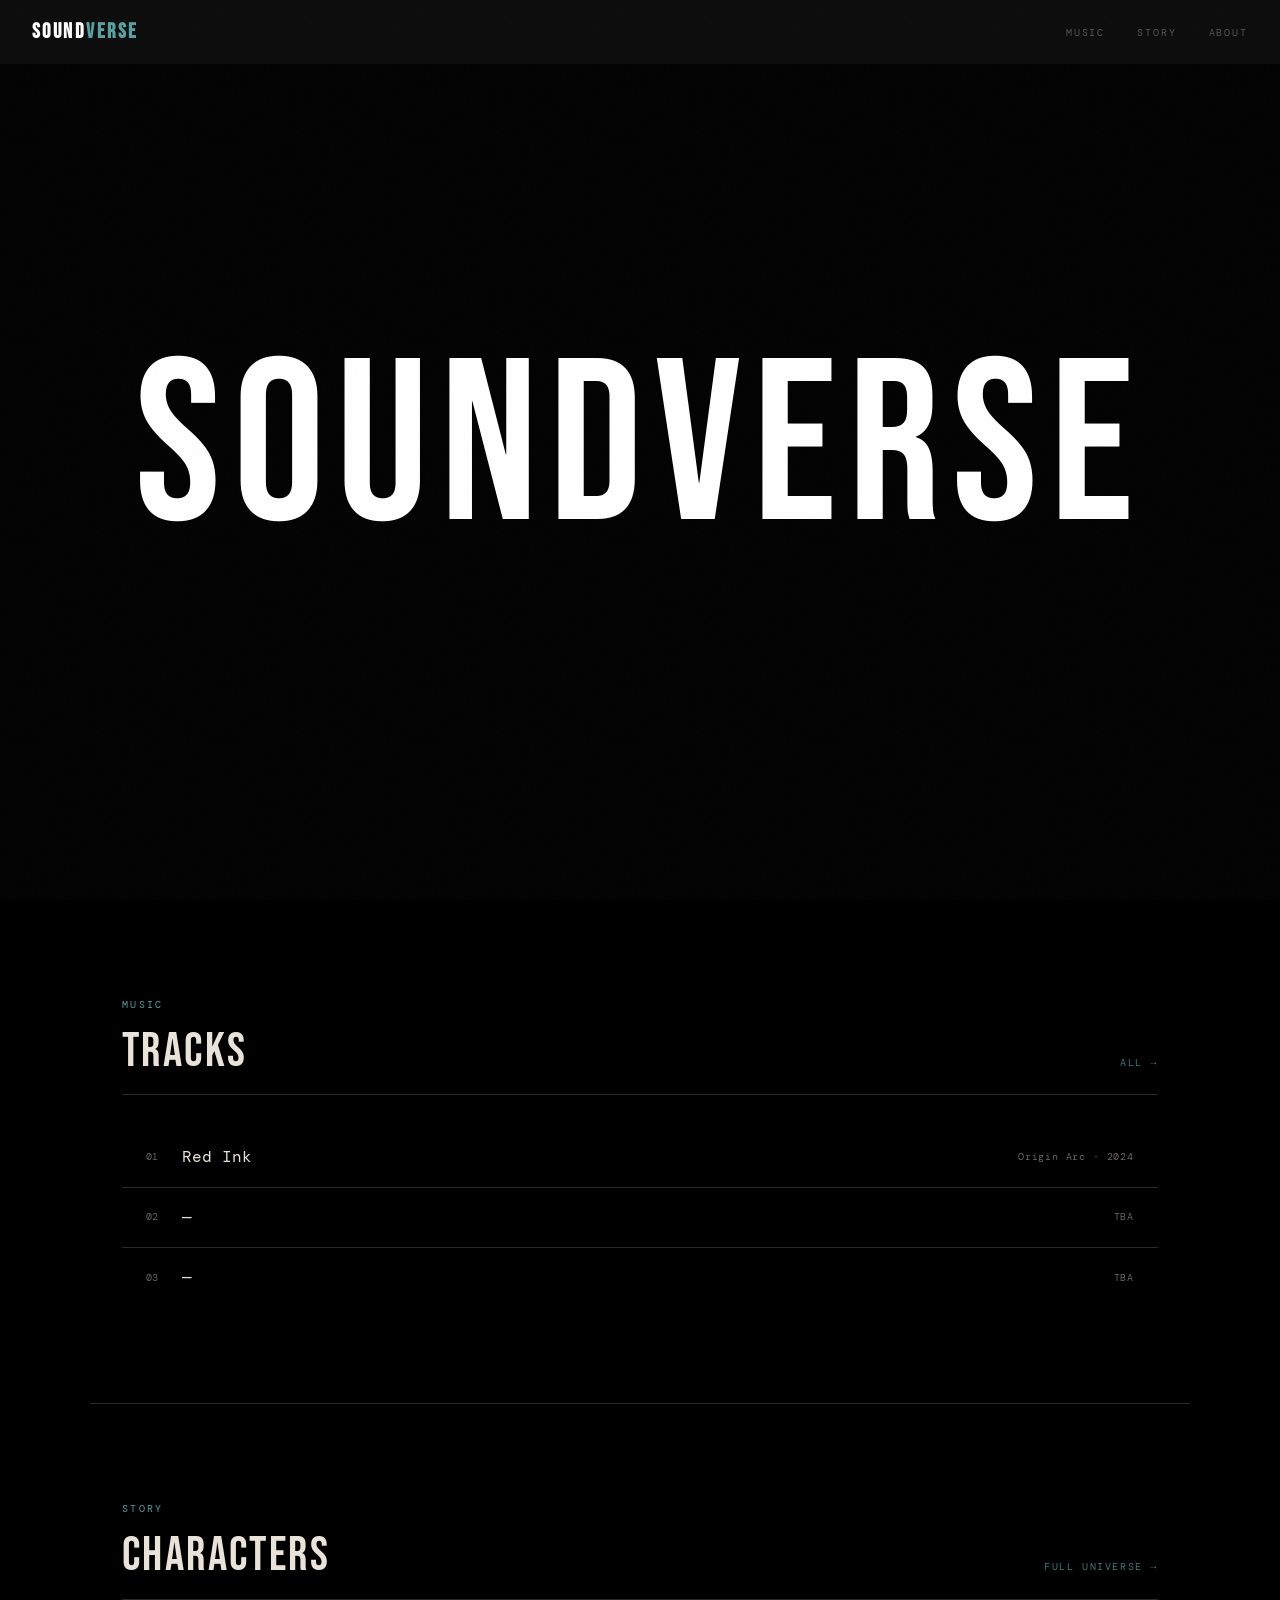
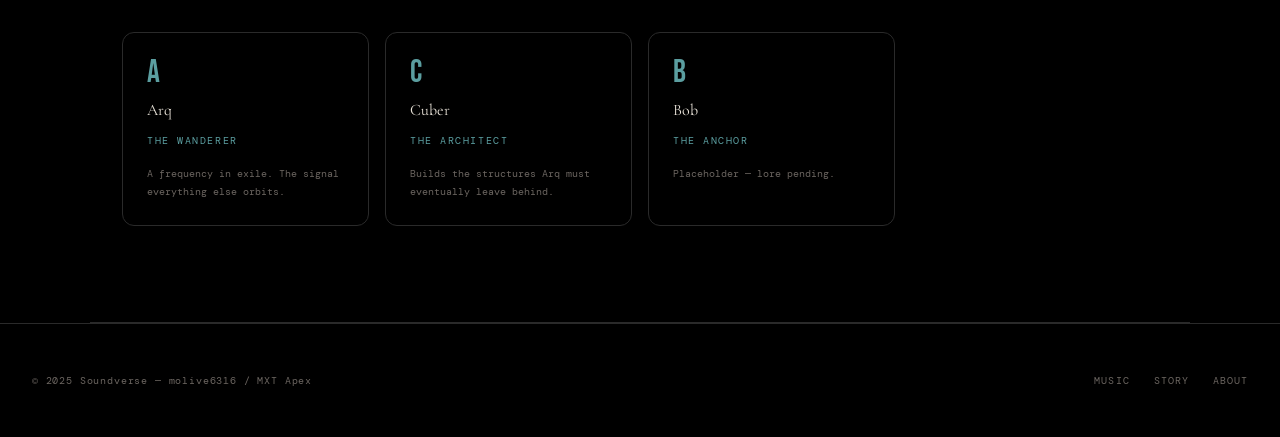
==== commit abb035ad: "yes" ====
--- a/index.html
+++ b/index.html
@@ -7,41 +7,18 @@
   <link rel="stylesheet" href="assets/css/base.css" />
   <link href="https://fonts.googleapis.com/css2?family=Bebas+Neue&family=DM+Mono:wght@300;400&display=swap" rel="stylesheet" />
   <style>
-    /* ── HERO: pure black, full screen ── */
-    .hero {
-      position: relative;
-      width: 100%;
-      height: 100svh;
-      background: #000;
-      display: flex;
-      align-items: center;
-      justify-content: center;
-      overflow: hidden;
-    }
-
-    /* Arq image — swap src when commissioned */
-    .hero__img {
-      position: absolute;
-      inset: 0;
-      background: url('assets/img/arq.jpg') center top / cover no-repeat;
-      opacity: 0.22;
-      /* remove this line once image exists: */
-      display: none;
-    }
-
-    .hero__title {
-      font-family: 'Bebas Neue', sans-serif;
-      font-size: clamp(5rem, 20vw, 18rem);
-      font-weight: 400;
-      color: #fff;
-      letter-spacing: 0.06em;
-      line-height: 1;
-      position: relative;
-      z-index: 1;
-      will-change: transform;
-    }
-
-    /* ── NAV: fixed, invisible until scroll ── */
+    *, *::before, *::after { box-sizing: border-box; margin: 0; padding: 0; }
+    html, body { background: #000; }
+
+    body {
+      color: var(--clr-text);
+      font-family: var(--ff-body);
+      font-size: var(--fs-base);
+      line-height: 1.7;
+      overflow-x: hidden;
+    }
+
+    /* ── NAV ── */
     .nav {
       position: fixed;
       top: 0; left: 0; right: 0;
@@ -51,12 +28,12 @@
       align-items: center;
       justify-content: space-between;
       padding: 0 var(--sp-8);
-      transition: background 0.4s, border-color 0.4s;
+      transition: background 0.5s, border-color 0.5s;
       border-bottom: 1px solid transparent;
     }
     .nav.scrolled {
-      background: rgba(13,13,13,0.92);
-      backdrop-filter: blur(12px);
+      background: rgba(0,0,0,0.88);
+      backdrop-filter: blur(14px);
       border-color: var(--clr-border);
     }
     .nav__logo {
@@ -66,43 +43,79 @@
       color: #fff;
       opacity: 0;
       transition: opacity 0.4s;
+      text-decoration: none;
     }
     .nav__logo span { color: var(--clr-accent); }
     .nav.scrolled .nav__logo { opacity: 1; }
-
-    .nav__links {
-      display: flex;
-      gap: var(--sp-8);
-    }
+    .nav__links { display: flex; gap: var(--sp-8); list-style: none; }
     .nav__links a {
       font-size: var(--fs-xs);
       letter-spacing: 0.18em;
       text-transform: uppercase;
-      color: rgba(255,255,255,0.35);
+      color: rgba(255,255,255,0.3);
+      text-decoration: none;
       transition: color 0.3s;
     }
     .nav.scrolled .nav__links a { color: var(--clr-muted); }
     .nav__links a:hover { color: var(--clr-accent) !important; }
 
-    /* ── CONTENT: below the hero ── */
+    /* ── HERO ── */
+    .hero {
+      position: relative;
+      width: 100%;
+      height: 100vh;
+      min-height: 100dvh;
+      background: #000;
+      display: flex;
+      align-items: center;
+      justify-content: center;
+      overflow: hidden;
+    }
+
+    /* Arq image slot */
+    .hero__img {
+      position: absolute;
+      inset: 0;
+      background: url('assets/img/arq.jpg') center top / cover no-repeat;
+      opacity: 0;
+      transition: opacity 1.2s ease;
+      /* set opacity: 0.2 once image exists */
+    }
+
+    .hero__title {
+      font-family: 'Bebas Neue', sans-serif;
+      font-size: clamp(4.5rem, 18vw, 17rem);
+      font-weight: 400;
+      color: #fff;
+      letter-spacing: 0.05em;
+      line-height: 1;
+      position: relative;
+      z-index: 1;
+      will-change: transform, opacity;
+      white-space: nowrap;
+    }
+
+    /* ── CANVAS: full black bg, particles on top ── */
+    #bg-canvas {
+      position: fixed;
+      inset: 0;
+      width: 100%;
+      height: 100%;
+      pointer-events: none;
+      z-index: 0;
+      opacity: 0;
+      transition: opacity 1.2s ease;
+    }
+    #bg-canvas.visible { opacity: 1; }
+
+    /* ── CONTENT ── */
     .content {
       position: relative;
-      background: var(--clr-bg);
-    }
-
-    /* canvas sits at top of content, bleeds upward slightly */
-    #bg-canvas {
-      position: absolute;
-      top: -80px; left: 0; right: 0;
-      width: 100%;
-      height: 500px;
-      pointer-events: none;
-      z-index: 0;
+      z-index: 1;
+      background: transparent;
     }
 
     .section-wrap {
-      position: relative;
-      z-index: 1;
       max-width: 1100px;
       margin: 0 auto;
       padding: var(--sp-24) var(--sp-8);
@@ -141,47 +154,32 @@
       color: var(--clr-accent);
       opacity: 0.75;
       transition: opacity 0.2s;
+      text-decoration: none;
     }
     .section-header a:hover { opacity: 1; }
 
-    /* music rows */
+    /* music */
     .music-list { display: flex; flex-direction: column; gap: 1px; background: var(--clr-border); }
-
     .music-row {
       display: flex;
       align-items: center;
       gap: var(--sp-4);
       padding: var(--sp-4) var(--sp-6);
-      background: var(--clr-bg);
+      background: #000;
       text-decoration: none;
       transition: background 0.18s;
     }
     .music-row:hover { background: var(--clr-surface); }
-
-    .music-row__num {
-      font-size: var(--fs-xs);
-      color: var(--clr-muted);
-      width: 20px;
-      flex-shrink: 0;
-    }
-    .music-row__title {
-      font-size: var(--fs-md);
-      color: var(--clr-white);
-      flex: 1;
-    }
-    .music-row__meta {
-      font-size: var(--fs-xs);
-      color: var(--clr-muted);
-      letter-spacing: 0.08em;
-    }
-
-    /* character grid */
+    .music-row__num { font-size: var(--fs-xs); color: var(--clr-muted); width: 20px; flex-shrink: 0; }
+    .music-row__title { font-size: var(--fs-md); color: var(--clr-white); flex: 1; }
+    .music-row__meta { font-size: var(--fs-xs); color: var(--clr-muted); letter-spacing: 0.08em; }
+
+    /* characters */
     .char-grid {
       display: grid;
       grid-template-columns: repeat(auto-fill, minmax(200px, 1fr));
       gap: var(--sp-4);
     }
-
     .char-card {
       border: 1px solid var(--clr-border);
       padding: var(--sp-6);
@@ -190,30 +188,39 @@
       flex-direction: column;
       gap: var(--sp-2);
       transition: border-color 0.2s, transform 0.2s;
+      background: rgba(0,0,0,0.6);
     }
     .char-card:hover { border-color: var(--clr-accent-dim); transform: translateY(-2px); }
-
-    .char-card__letter {
-      font-family: 'Bebas Neue', sans-serif;
-      font-size: 2rem;
-      color: var(--clr-accent);
-      line-height: 1;
-    }
+    .char-card__letter { font-family: 'Bebas Neue', sans-serif; font-size: 2rem; color: var(--clr-accent); line-height: 1; }
     .char-card__name { font-size: var(--fs-md); color: var(--clr-white); }
-    .char-card__role {
-      font-size: var(--fs-xs);
-      letter-spacing: 0.15em;
-      text-transform: uppercase;
-      color: var(--clr-accent);
-    }
+    .char-card__role { font-size: var(--fs-xs); letter-spacing: 0.15em; text-transform: uppercase; color: var(--clr-accent); }
     .char-card__desc { font-size: var(--fs-xs); color: var(--clr-muted); line-height: 1.7; margin-top: var(--sp-2); }
+
+    /* footer */
+    .footer {
+      border-top: 1px solid var(--clr-border);
+      padding: var(--sp-12) var(--sp-8);
+      display: flex;
+      align-items: center;
+      justify-content: space-between;
+      flex-wrap: wrap;
+      gap: var(--sp-4);
+      background: #000;
+    }
+    .footer__copy { font-size: var(--fs-xs); color: var(--clr-muted); letter-spacing: 0.08em; }
+    .footer__links { display: flex; gap: var(--sp-6); }
+    .footer__links a { font-size: var(--fs-xs); letter-spacing: 0.1em; text-transform: uppercase; color: var(--clr-muted); text-decoration: none; transition: color 0.2s; }
+    .footer__links a:hover { color: var(--clr-accent); }
 
     @media (max-width: 640px) {
       .nav__links { display: none; }
+      .footer { flex-direction: column; text-align: center; }
     }
   </style>
 </head>
 <body>
+
+  <canvas id="bg-canvas"></canvas>
 
   <nav class="nav" id="nav">
     <a class="nav__logo" href="/">Sound<span>verse</span></a>
@@ -224,17 +231,12 @@
     </ul>
   </nav>
 
-  <!-- HERO: black screen, your name, Arq behind it -->
   <section class="hero">
     <div class="hero__img"></div>
     <h1 class="hero__title" id="hero-title">SOUNDVERSE</h1>
   </section>
 
-  <!-- CONTENT -->
   <div class="content">
-    <canvas id="bg-canvas"></canvas>
-
-    <!-- Music -->
     <div class="section-wrap">
       <p class="section-label">Music</p>
       <div class="section-header">
@@ -260,7 +262,6 @@
       </div>
     </div>
 
-    <!-- Characters -->
     <div class="section-wrap">
       <p class="section-label">Story</p>
       <div class="section-header">
@@ -300,27 +301,37 @@
   </div>
 
   <script>
-    // ── NAV appears on scroll ──
+    // ── NAV ──
     const nav = document.getElementById('nav');
+    const heroTitle = document.getElementById('hero-title');
+    const bgCanvas = document.getElementById('bg-canvas');
+
     window.addEventListener('scroll', () => {
-      nav.classList.toggle('scrolled', window.scrollY > window.innerHeight * 0.6);
+      const s = window.scrollY;
+      const vh = window.innerHeight;
+
+      // nav appears after scrolling 60% of hero
+      nav.classList.toggle('scrolled', s > vh * 0.6);
+
+      // hero title parallax + fade
+      heroTitle.style.transform = `translateY(${s * 0.3}px)`;
+      heroTitle.style.opacity = Math.max(0, 1 - s / (vh * 0.65));
+
+      // canvas fades in as you scroll into content
+      const fadeStart = vh * 0.4;
+      const fadeEnd = vh * 0.9;
+      const progress = Math.min(1, Math.max(0, (s - fadeStart) / (fadeEnd - fadeStart)));
+      bgCanvas.style.opacity = progress;
     }, { passive: true });
 
-    // ── PARALLAX on hero title ──
-    const heroTitle = document.getElementById('hero-title');
-    window.addEventListener('scroll', () => {
-      heroTitle.style.transform = `translateY(${window.scrollY * 0.32}px)`;
-      heroTitle.style.opacity = 1 - window.scrollY / (window.innerHeight * 0.7);
-    }, { passive: true });
-
-    // ── NEBULA + PARTICLES on canvas ──
-    const canvas = document.getElementById('bg-canvas');
+    // ── CANVAS PARTICLES + NEBULA ──
+    const canvas = bgCanvas;
     const ctx = canvas.getContext('2d');
     let W, H, particles = [];
 
     function resize() {
-      W = canvas.width = canvas.offsetWidth;
-      H = canvas.height = canvas.offsetHeight;
+      W = canvas.width = window.innerWidth;
+      H = canvas.height = window.innerHeight;
     }
 
     class Particle {
@@ -328,57 +339,63 @@
       reset(init) {
         this.x = Math.random() * W;
         this.y = init ? Math.random() * H : H + 5;
-        this.size = Math.random() * 1.2 + 0.2;
-        this.vy = -(Math.random() * 0.3 + 0.06);
+        this.size = Math.random() * 1.3 + 0.2;
+        this.vy = -(Math.random() * 0.3 + 0.07);
         this.vx = (Math.random() - 0.5) * 0.12;
-        this.alpha = Math.random() * 0.5 + 0.07;
-        this.accent = Math.random() > 0.6;
+        this.alpha = Math.random() * 0.5 + 0.08;
+        this.accent = Math.random() > 0.55;
       }
-      update() { this.x += this.vx; this.y += this.vy; if (this.y < -5) this.reset(false); }
+      update() {
+        this.x += this.vx;
+        this.y += this.vy;
+        if (this.y < -5) this.reset(false);
+      }
       draw() {
         ctx.beginPath();
-        ctx.arc(this.x, this.y, this.size, 0, Math.PI*2);
-        ctx.fillStyle = this.accent ? `rgba(91,158,160,${this.alpha})` : `rgba(200,194,184,${this.alpha})`;
+        ctx.arc(this.x, this.y, this.size, 0, Math.PI * 2);
+        ctx.fillStyle = this.accent
+          ? `rgba(91,158,160,${this.alpha})`
+          : `rgba(200,194,184,${this.alpha})`;
         ctx.fill();
       }
     }
 
     const blobs = [
-      { x:0.2, y:0.4, r:320, col:'26,58,92',  spd:0.00014 },
-      { x:0.75, y:0.5, r:280, col:'91,158,160', spd:0.0002 },
-      { x:0.5, y:0.9,  r:260, col:'40,16,60',  spd:0.00016 },
+      { x: 0.2,  y: 0.35, r: 380, col: '26,58,92',   spd: 0.00013 },
+      { x: 0.78, y: 0.55, r: 320, col: '91,158,160',  spd: 0.00019 },
+      { x: 0.5,  y: 0.85, r: 290, col: '45,14,65',    spd: 0.00015 },
+      { x: 0.62, y: 0.18, r: 240, col: '18,45,38',    spd: 0.00021 },
     ];
+
     let t = 0;
 
-    function draw() {
+    function drawFrame() {
       ctx.clearRect(0, 0, W, H);
+
+      // nebula blobs
       blobs.forEach(b => {
-        const bx = (b.x + Math.sin(t*b.spd*900)*0.06)*W;
-        const by = (b.y + Math.cos(t*b.spd*700)*0.05)*H;
+        const bx = (b.x + Math.sin(t * b.spd * 900) * 0.06) * W;
+        const by = (b.y + Math.cos(t * b.spd * 700) * 0.05) * H;
         const g = ctx.createRadialGradient(bx, by, 0, bx, by, b.r);
-        g.addColorStop(0, `rgba(${b.col},0.14)`);
+        g.addColorStop(0, `rgba(${b.col},0.13)`);
         g.addColorStop(1, `rgba(${b.col},0)`);
         ctx.fillStyle = g;
-        ctx.beginPath(); ctx.arc(bx, by, b.r, 0, Math.PI*2); ctx.fill();
+        ctx.beginPath();
+        ctx.arc(bx, by, b.r, 0, Math.PI * 2);
+        ctx.fill();
       });
+
+      // particles
       particles.forEach(p => { p.update(); p.draw(); });
+
       t++;
-      requestAnimationFrame(draw);
-    }
-
-    function init() {
-      resize();
-      particles = Array.from({length: 120}, () => new Particle());
-      draw();
-    }
-
-    // only run canvas when it's near the viewport
-    const observer = new IntersectionObserver(entries => {
-      if (entries[0].isIntersecting) { init(); observer.disconnect(); }
-    });
-    observer.observe(canvas);
-
-    window.addEventListener('resize', resize);
+      requestAnimationFrame(drawFrame);
+    }
+
+    resize();
+    particles = Array.from({ length: 130 }, () => new Particle());
+    drawFrame();
+    window.addEventListener('resize', () => { resize(); });
   </script>
 
 </body>
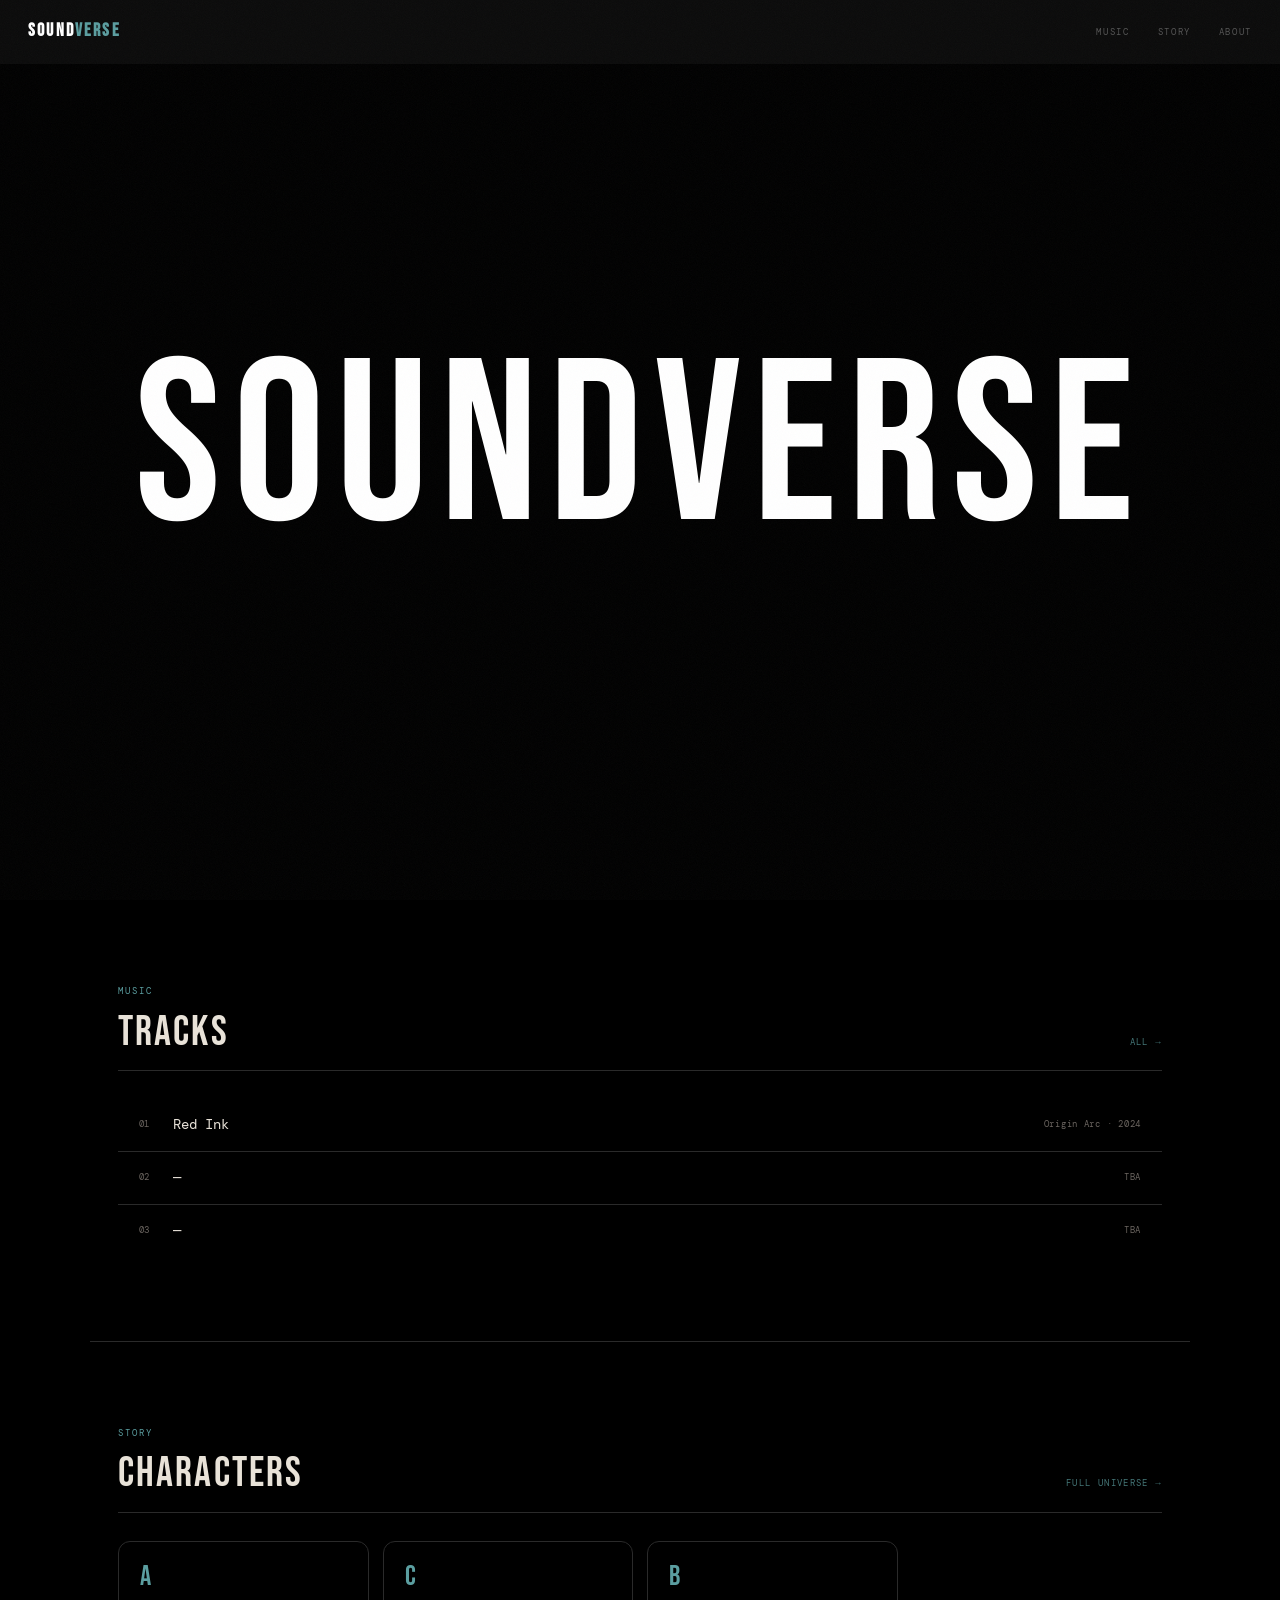
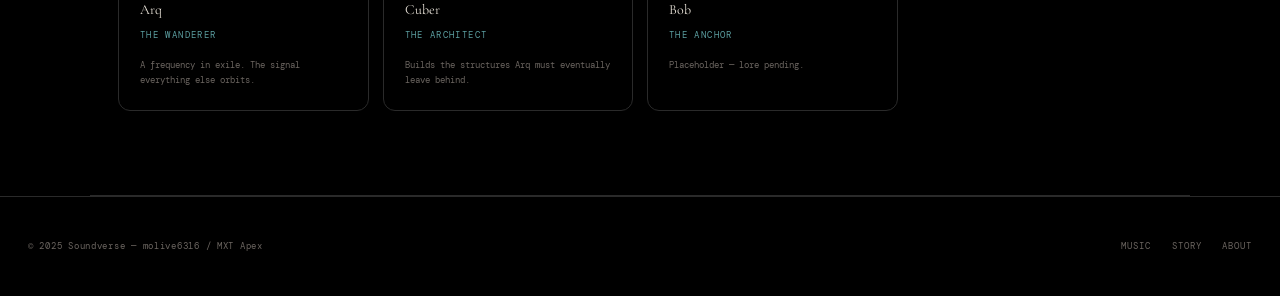
==== commit 776062a4: "yes" ====
--- a/index.html
+++ b/index.html
@@ -8,14 +8,25 @@
   <link href="https://fonts.googleapis.com/css2?family=Bebas+Neue&family=DM+Mono:wght@300;400&display=swap" rel="stylesheet" />
   <style>
     *, *::before, *::after { box-sizing: border-box; margin: 0; padding: 0; }
-    html, body { background: #000; }
-
-    body {
+
+    html, body {
+      background: #000;
       color: var(--clr-text);
       font-family: var(--ff-body);
       font-size: var(--fs-base);
       line-height: 1.7;
       overflow-x: hidden;
+    }
+
+    /* ── CANVAS: fixed, full screen, always behind everything ── */
+    #bg-canvas {
+      position: fixed;
+      inset: 0;
+      width: 100%;
+      height: 100%;
+      pointer-events: none;
+      z-index: 0;
+      opacity: 0;
     }
 
     /* ── NAV ── */
@@ -62,24 +73,23 @@
     /* ── HERO ── */
     .hero {
       position: relative;
+      z-index: 1;
       width: 100%;
       height: 100vh;
       min-height: 100dvh;
-      background: #000;
+      background: transparent;
       display: flex;
       align-items: center;
       justify-content: center;
       overflow: hidden;
     }
 
-    /* Arq image slot */
     .hero__img {
       position: absolute;
       inset: 0;
       background: url('assets/img/arq.jpg') center top / cover no-repeat;
       opacity: 0;
-      transition: opacity 1.2s ease;
-      /* set opacity: 0.2 once image exists */
+      /* change to 0.2 once you have the commission */
     }
 
     .hero__title {
@@ -95,20 +105,7 @@
       white-space: nowrap;
     }
 
-    /* ── CANVAS: full black bg, particles on top ── */
-    #bg-canvas {
-      position: fixed;
-      inset: 0;
-      width: 100%;
-      height: 100%;
-      pointer-events: none;
-      z-index: 0;
-      opacity: 0;
-      transition: opacity 1.2s ease;
-    }
-    #bg-canvas.visible { opacity: 1; }
-
-    /* ── CONTENT ── */
+    /* ── CONTENT: totally transparent, sits on top of canvas ── */
     .content {
       position: relative;
       z-index: 1;
@@ -120,6 +117,7 @@
       margin: 0 auto;
       padding: var(--sp-24) var(--sp-8);
       border-bottom: 1px solid var(--clr-border);
+      background: transparent;
     }
 
     .section-label {
@@ -169,7 +167,7 @@
       text-decoration: none;
       transition: background 0.18s;
     }
-    .music-row:hover { background: var(--clr-surface); }
+    .music-row:hover { background: rgba(255,255,255,0.04); }
     .music-row__num { font-size: var(--fs-xs); color: var(--clr-muted); width: 20px; flex-shrink: 0; }
     .music-row__title { font-size: var(--fs-md); color: var(--clr-white); flex: 1; }
     .music-row__meta { font-size: var(--fs-xs); color: var(--clr-muted); letter-spacing: 0.08em; }
@@ -188,7 +186,7 @@
       flex-direction: column;
       gap: var(--sp-2);
       transition: border-color 0.2s, transform 0.2s;
-      background: rgba(0,0,0,0.6);
+      background: transparent;
     }
     .char-card:hover { border-color: var(--clr-accent-dim); transform: translateY(-2px); }
     .char-card__letter { font-family: 'Bebas Neue', sans-serif; font-size: 2rem; color: var(--clr-accent); line-height: 1; }
@@ -196,7 +194,6 @@
     .char-card__role { font-size: var(--fs-xs); letter-spacing: 0.15em; text-transform: uppercase; color: var(--clr-accent); }
     .char-card__desc { font-size: var(--fs-xs); color: var(--clr-muted); line-height: 1.7; margin-top: var(--sp-2); }
 
-    /* footer */
     .footer {
       border-top: 1px solid var(--clr-border);
       padding: var(--sp-12) var(--sp-8);
@@ -205,7 +202,7 @@
       justify-content: space-between;
       flex-wrap: wrap;
       gap: var(--sp-4);
-      background: #000;
+      background: transparent;
     }
     .footer__copy { font-size: var(--fs-xs); color: var(--clr-muted); letter-spacing: 0.08em; }
     .footer__links { display: flex; gap: var(--sp-6); }
@@ -301,7 +298,6 @@
   </div>
 
   <script>
-    // ── NAV ──
     const nav = document.getElementById('nav');
     const heroTitle = document.getElementById('hero-title');
     const bgCanvas = document.getElementById('bg-canvas');
@@ -310,38 +306,35 @@
       const s = window.scrollY;
       const vh = window.innerHeight;
 
-      // nav appears after scrolling 60% of hero
       nav.classList.toggle('scrolled', s > vh * 0.6);
 
-      // hero title parallax + fade
       heroTitle.style.transform = `translateY(${s * 0.3}px)`;
       heroTitle.style.opacity = Math.max(0, 1 - s / (vh * 0.65));
 
-      // canvas fades in as you scroll into content
-      const fadeStart = vh * 0.4;
-      const fadeEnd = vh * 0.9;
-      const progress = Math.min(1, Math.max(0, (s - fadeStart) / (fadeEnd - fadeStart)));
-      bgCanvas.style.opacity = progress;
+      // canvas fades in as you scroll off the hero
+      const fadeStart = vh * 0.35;
+      const fadeEnd   = vh * 0.85;
+      bgCanvas.style.opacity = Math.min(1, Math.max(0, (s - fadeStart) / (fadeEnd - fadeStart)));
     }, { passive: true });
 
-    // ── CANVAS PARTICLES + NEBULA ──
+    // ── CANVAS ──
     const canvas = bgCanvas;
     const ctx = canvas.getContext('2d');
     let W, H, particles = [];
 
     function resize() {
-      W = canvas.width = window.innerWidth;
+      W = canvas.width  = window.innerWidth;
       H = canvas.height = window.innerHeight;
     }
 
     class Particle {
       constructor() { this.reset(true); }
       reset(init) {
-        this.x = Math.random() * W;
-        this.y = init ? Math.random() * H : H + 5;
-        this.size = Math.random() * 1.3 + 0.2;
-        this.vy = -(Math.random() * 0.3 + 0.07);
-        this.vx = (Math.random() - 0.5) * 0.12;
+        this.x     = Math.random() * W;
+        this.y     = init ? Math.random() * H : H + 5;
+        this.size  = Math.random() * 1.3 + 0.2;
+        this.vy    = -(Math.random() * 0.3 + 0.07);
+        this.vx    = (Math.random() - 0.5) * 0.12;
         this.alpha = Math.random() * 0.5 + 0.08;
         this.accent = Math.random() > 0.55;
       }
@@ -360,34 +353,14 @@
       }
     }
 
-    const blobs = [
-      { x: 0.2,  y: 0.35, r: 380, col: '26,58,92',   spd: 0.00013 },
-      { x: 0.78, y: 0.55, r: 320, col: '91,158,160',  spd: 0.00019 },
-      { x: 0.5,  y: 0.85, r: 290, col: '45,14,65',    spd: 0.00015 },
-      { x: 0.62, y: 0.18, r: 240, col: '18,45,38',    spd: 0.00021 },
-    ];
 
     let t = 0;
 
     function drawFrame() {
       ctx.clearRect(0, 0, W, H);
 
-      // nebula blobs
-      blobs.forEach(b => {
-        const bx = (b.x + Math.sin(t * b.spd * 900) * 0.06) * W;
-        const by = (b.y + Math.cos(t * b.spd * 700) * 0.05) * H;
-        const g = ctx.createRadialGradient(bx, by, 0, bx, by, b.r);
-        g.addColorStop(0, `rgba(${b.col},0.13)`);
-        g.addColorStop(1, `rgba(${b.col},0)`);
-        ctx.fillStyle = g;
-        ctx.beginPath();
-        ctx.arc(bx, by, b.r, 0, Math.PI * 2);
-        ctx.fill();
-      });
-
-      // particles
+
       particles.forEach(p => { p.update(); p.draw(); });
-
       t++;
       requestAnimationFrame(drawFrame);
     }
@@ -395,7 +368,7 @@
     resize();
     particles = Array.from({ length: 130 }, () => new Particle());
     drawFrame();
-    window.addEventListener('resize', () => { resize(); });
+    window.addEventListener('resize', resize);
   </script>
 
 </body>
